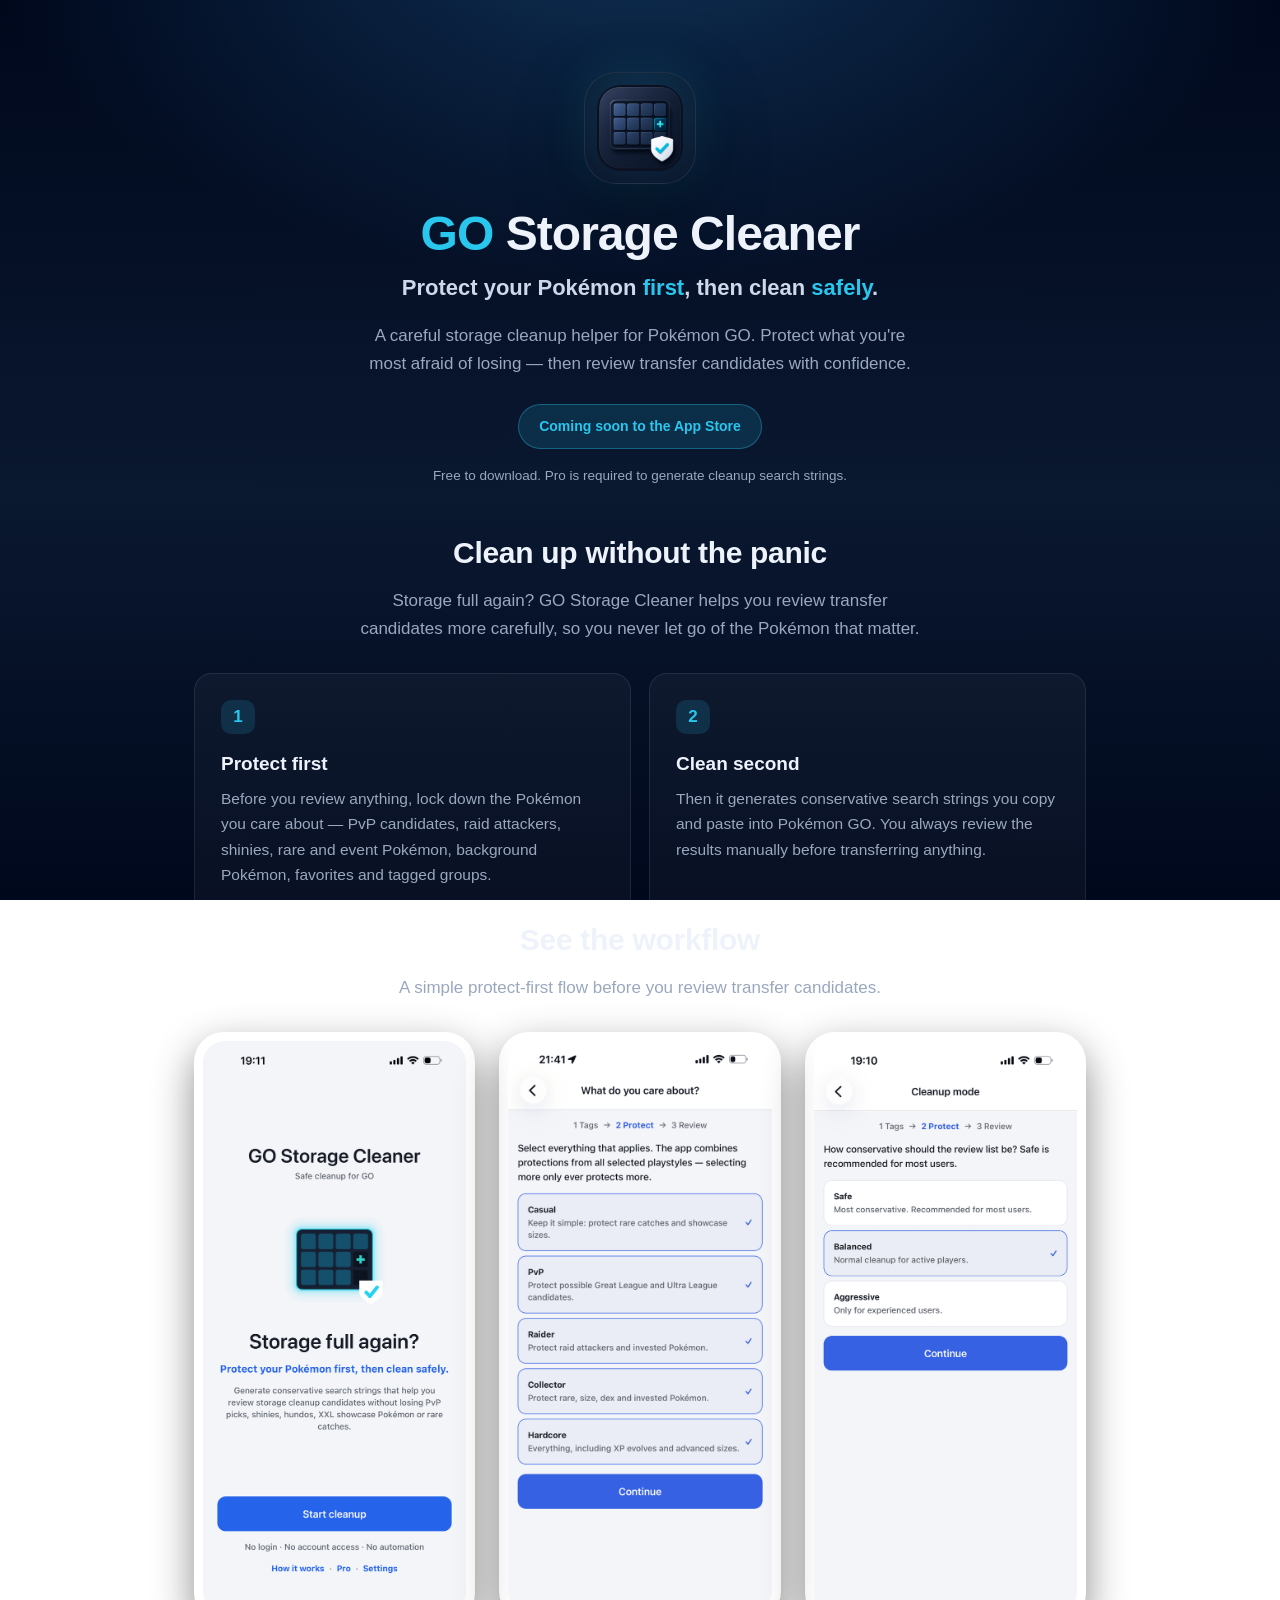
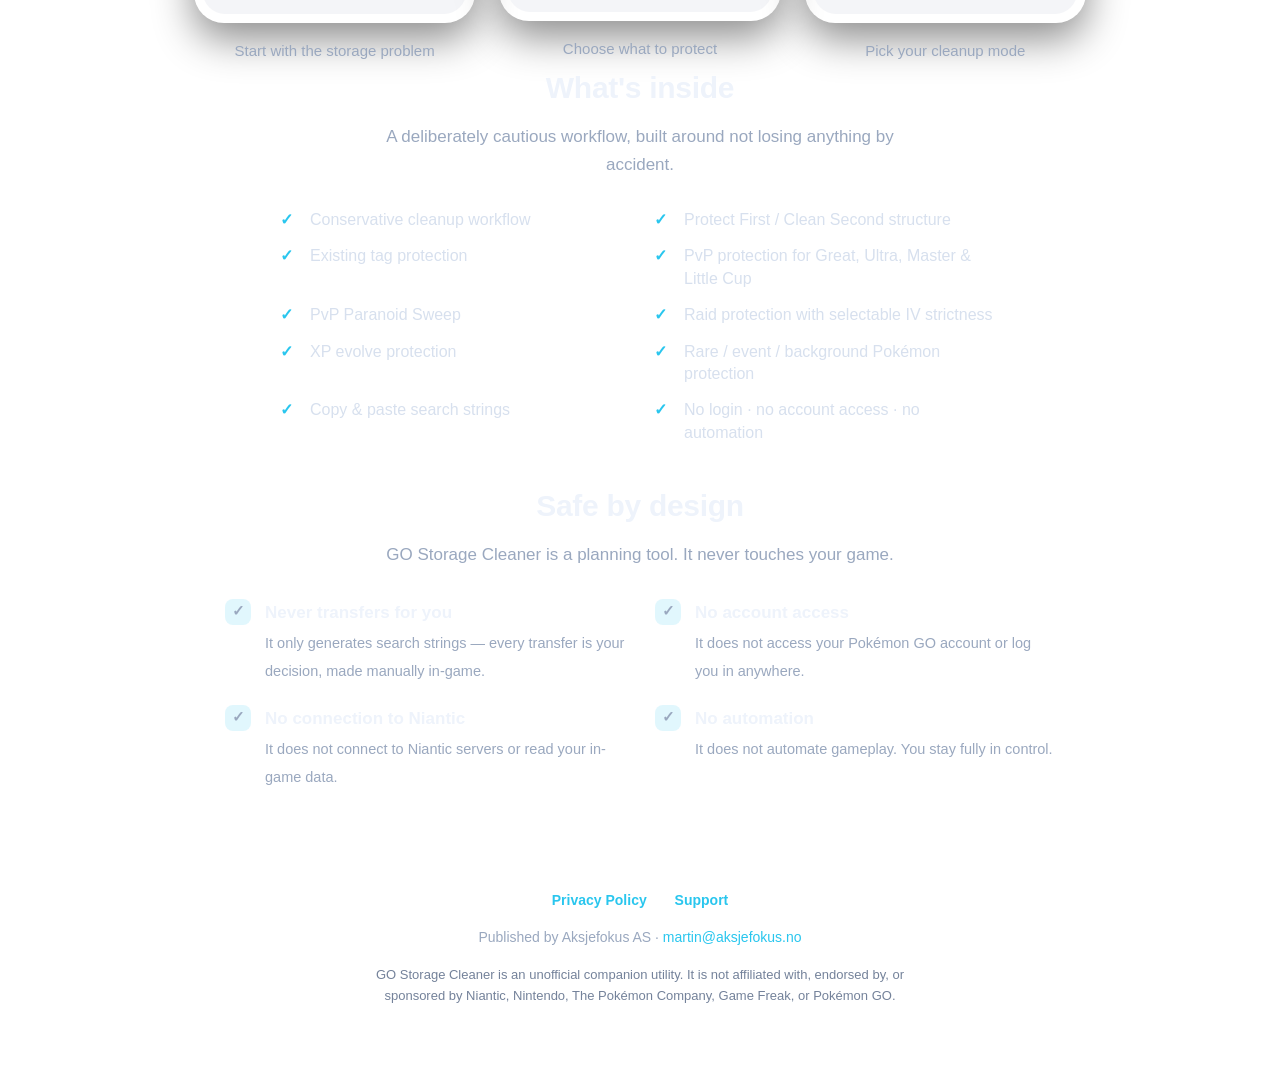
==== index.html @ e11489b2 "Polish landing page, add screenshots, move to standalone .app domain - Rebuild index.html into a pol" ====
<!doctype html>
<html lang="en">
<head>
  <meta charset="utf-8">
  <meta name="viewport" content="width=device-width, initial-scale=1">
  <title>GO Storage Cleaner — Safe cleanup for GO</title>
  <meta name="description" content="GO Storage Cleaner helps Pokémon GO players generate conservative cleanup search strings using a Protect first, Clean second workflow.">

  <link rel="canonical" href="https://gostoragecleaner.app/">

  <link rel="icon" href="assets/app-icon.png" type="image/png">
  <link rel="apple-touch-icon" href="assets/app-icon.png">

  <meta property="og:type" content="website">
  <meta property="og:title" content="GO Storage Cleaner — Safe cleanup for GO">
  <meta property="og:description" content="Generate conservative cleanup search strings with a Protect first, Clean second workflow. No login, no account access, no automation.">
  <meta property="og:image" content="https://gostoragecleaner.app/assets/app-icon.png">
  <meta property="og:url" content="https://gostoragecleaner.app/">
  <meta name="twitter:card" content="summary">

  <link rel="stylesheet" href="landing.css">
</head>
<body>

  <header class="hero">
    <div class="wrap wrap-narrow">
      <div class="hero-icon-wrap">
        <img class="hero-icon" src="assets/app-icon-clean.png" alt="GO Storage Cleaner app icon">
      </div>
      <h1><span class="accent">GO</span> Storage Cleaner</h1>
      <p class="tagline">Protect your Pokémon <span class="accent">first</span>, then clean <span class="accent">safely</span>.</p>
      <p class="lede">A careful storage cleanup helper for Pokémon GO. Protect what you're most afraid of losing — then review transfer candidates with confidence.</p>
      <!-- TODO: Replace with official App Store badge/link after launch. -->
      <span class="pill">Coming soon to the App Store</span>
      <p class="fineprint">Free to download. Pro is required to generate cleanup search strings.</p>
    </div>
  </header>

  <main>

    <section class="wrap">
      <h2>Clean up without the panic</h2>
      <p class="section-sub">Storage full again? GO Storage Cleaner helps you review transfer candidates more carefully, so you never let go of the Pokémon that matter.</p>
      <div class="steps">
        <div class="step">
          <span class="num">1</span>
          <h3>Protect first</h3>
          <p>Before you review anything, lock down the Pokémon you care about — PvP candidates, raid attackers, shinies, rare and event Pokémon, background Pokémon, favorites and tagged groups.</p>
        </div>
        <div class="step">
          <span class="num">2</span>
          <h3>Clean second</h3>
          <p>Then it generates conservative search strings you copy and paste into Pokémon GO. You always review the results manually before transferring anything.</p>
        </div>
      </div>
    </section>

    <section class="wrap">
      <h2>See the workflow</h2>
      <p class="section-sub">A simple protect-first flow before you review transfer candidates.</p>
      <div class="shots">
        <figure class="shot">
          <div class="phone">
            <img src="assets/screenshots/01-welcome-storage-full.png" alt="GO Storage Cleaner welcome screen — Storage full again?" loading="lazy">
          </div>
          <figcaption>Start with the storage problem</figcaption>
        </figure>
        <figure class="shot">
          <div class="phone">
            <img src="assets/screenshots/02-protect-playstyles.png" alt="Choosing which Pokémon to protect by playstyle" loading="lazy">
          </div>
          <figcaption>Choose what to protect</figcaption>
        </figure>
        <figure class="shot">
          <div class="phone">
            <img src="assets/screenshots/03-cleanup-mode.png" alt="Choosing a cleanup mode — Safe, Balanced or Aggressive" loading="lazy">
          </div>
          <figcaption>Pick your cleanup mode</figcaption>
        </figure>
      </div>
    </section>

    <section class="wrap">
      <h2>What's inside</h2>
      <p class="section-sub">A deliberately cautious workflow, built around not losing anything by accident.</p>
      <ul class="features">
        <li>Conservative cleanup workflow</li>
        <li>Protect First / Clean Second structure</li>
        <li>Existing tag protection</li>
        <li>PvP protection for Great, Ultra, Master &amp; Little Cup</li>
        <li>PvP Paranoid Sweep</li>
        <li>Raid protection with selectable IV strictness</li>
        <li>XP evolve protection</li>
        <li>Rare / event / background Pokémon protection</li>
        <li>Copy &amp; paste search strings</li>
        <li>No login · no account access · no automation</li>
      </ul>
    </section>

    <section class="wrap">
      <div class="safety">
        <h2>Safe by design</h2>
        <p class="section-sub">GO Storage Cleaner is a planning tool. It never touches your game.</p>
        <div class="grid">
          <div class="item">
            <span class="shield" aria-hidden="true">✓</span>
            <div><strong>Never transfers for you</strong><span>It only generates search strings — every transfer is your decision, made manually in-game.</span></div>
          </div>
          <div class="item">
            <span class="shield" aria-hidden="true">✓</span>
            <div><strong>No account access</strong><span>It does not access your Pokémon GO account or log you in anywhere.</span></div>
          </div>
          <div class="item">
            <span class="shield" aria-hidden="true">✓</span>
            <div><strong>No connection to Niantic</strong><span>It does not connect to Niantic servers or read your in-game data.</span></div>
          </div>
          <div class="item">
            <span class="shield" aria-hidden="true">✓</span>
            <div><strong>No automation</strong><span>It does not automate gameplay. You stay fully in control.</span></div>
          </div>
        </div>
      </div>
    </section>

  </main>

  <footer>
    <div class="wrap wrap-narrow">
      <div class="links">
        <a href="privacy/">Privacy Policy</a>
        <a href="support/">Support</a>
      </div>
      <div class="muted">Published by Aksjefokus AS · <a href="mailto:martin@aksjefokus.no">martin@aksjefokus.no</a></div>
      <p class="disclaimer">GO Storage Cleaner is an unofficial companion utility. It is not affiliated with, endorsed by, or sponsored by Niantic, Nintendo, The Pokémon Company, Game Freak, or Pokémon GO.</p>
    </div>
  </footer>

</body>
</html>
---- landing.css ----
/* Marketing landing page for GO Storage Cleaner.
   Scoped to index.html only; the compliance pages keep using styles.css.
   Static, no framework, no scripts, no tracking. Dark navy + cyan. */

:root {
  --bg-deep: #00081c;
  --bg-mid: #0a1830;
  --text: #eef3fb;
  --muted: #9aa8bf;
  --accent: #29c6ee;
  --accent-soft: rgba(41, 198, 238, 0.14);
  --card: rgba(255, 255, 255, 0.035);
  --border: rgba(255, 255, 255, 0.09);
  --border-strong: rgba(41, 198, 238, 0.35);
  --maxw: 940px;
  --maxw-narrow: 600px;
}

* { box-sizing: border-box; }

html { scroll-behavior: smooth; }

body {
  margin: 0;
  overflow-x: hidden;
  color: var(--text);
  background:
    radial-gradient(1100px 620px at 50% -10%, #103257 0%, rgba(16, 50, 87, 0) 60%),
    linear-gradient(180deg, var(--bg-deep) 0%, var(--bg-mid) 55%, var(--bg-deep) 100%);
  background-attachment: fixed;
  font: 17px/1.65 -apple-system, BlinkMacSystemFont, "Segoe UI", Roboto, sans-serif;
  -webkit-font-smoothing: antialiased;
}

a { color: var(--accent); text-decoration: none; }
a:hover { text-decoration: underline; }

.wrap {
  width: 100%;
  max-width: var(--maxw);
  margin: 0 auto;
  padding: 0 24px;
}
.wrap-narrow { max-width: var(--maxw-narrow); }

.accent { color: var(--accent); }

/* ---- Vertical rhythm ---- */
section { padding: 46px 0; }

h2 {
  font-size: clamp(24px, 4vw, 30px);
  letter-spacing: -0.01em;
  text-align: center;
  margin: 0 0 10px;
}
.section-sub {
  text-align: center;
  color: var(--muted);
  margin: 0 auto 30px;
  max-width: 560px;
}

/* ---- Hero ---- */
.hero {
  text-align: center;
  padding: 72px 24px 40px;
}
.hero-icon-wrap {
  width: 112px;
  height: 112px;
  border-radius: 32px;
  display: grid;
  place-items: center;
  margin: 0 auto;
  background: radial-gradient(circle at 50% 35%, rgba(34, 211, 238, 0.12), rgba(15, 23, 42, 0.72));
  border: 1px solid rgba(255, 255, 255, 0.08);
  box-shadow: 0 24px 70px rgba(0, 0, 0, 0.35), 0 0 45px rgba(34, 211, 238, 0.14);
  overflow: hidden;
}
.hero-icon {
  width: 86px;
  height: 86px;
  display: block;
  object-fit: contain;
  border-radius: 24px;
}
.hero h1 {
  font-size: clamp(32px, 6vw, 48px);
  line-height: 1.08;
  letter-spacing: -0.02em;
  margin: 24px 0 10px;
  font-weight: 700;
}
.tagline {
  font-size: clamp(17px, 3vw, 22px);
  font-weight: 600;
  margin: 0 0 16px;
  color: #cdd8ea;
}
.lede {
  margin: 0 auto 26px;
  color: var(--muted);
  font-size: 17px;
}
.pill {
  display: inline-block;
  padding: 10px 20px;
  border-radius: 999px;
  background: var(--accent-soft);
  border: 1px solid var(--border-strong);
  color: var(--accent);
  font-size: 14px;
  font-weight: 600;
}
.fineprint {
  margin: 16px auto 0;
  color: var(--muted);
  font-size: 13.5px;
}

/* ---- Two-step cards (equal height via grid) ---- */
.steps {
  display: grid;
  grid-template-columns: 1fr 1fr;
  gap: 18px;
}
.step {
  background: var(--card);
  border: 1px solid var(--border);
  border-radius: 18px;
  padding: 26px;
}
.step .num {
  display: inline-flex;
  align-items: center;
  justify-content: center;
  width: 34px;
  height: 34px;
  border-radius: 10px;
  background: var(--accent-soft);
  color: var(--accent);
  font-weight: 700;
  margin-bottom: 14px;
}
.step h3 { margin: 0 0 6px; font-size: 19px; }
.step p { margin: 0; color: var(--muted); font-size: 15.5px; }

/* ---- Screenshot section ---- */
.shots {
  display: grid;
  grid-template-columns: repeat(3, 1fr);
  gap: 24px;
  align-items: start;
}
.shot { margin: 0; text-align: center; }
.phone {
  background: var(--card);
  border: 1px solid var(--border);
  border-radius: 30px;
  padding: 8px;
  box-shadow: 0 16px 40px rgba(0, 0, 0, 0.45);
}
.phone img {
  display: block;
  width: 100%;
  height: auto;
  border-radius: 22px;
}
.shot figcaption {
  margin-top: 16px;
  color: var(--muted);
  font-size: 15px;
}

/* ---- Features (two balanced columns) ---- */
.features {
  display: grid;
  grid-template-columns: repeat(2, 1fr);
  gap: 14px 28px;
  max-width: 720px;
  margin: 0 auto;
  list-style: none;
  padding: 0;
}
.features li {
  position: relative;
  padding-left: 30px;
  color: #d7e0ee;
  font-size: 16px;
  line-height: 1.4;
}
.features li::before {
  content: "✓";
  position: absolute;
  left: 0;
  top: 0;
  color: var(--accent);
  font-weight: 700;
}

/* ---- Safe by design ---- */
.safety {
  background: var(--card);
  border: 1px solid var(--border);
  border-radius: 20px;
  padding: 36px 30px;
}
.safety .grid {
  display: grid;
  grid-template-columns: repeat(2, 1fr);
  gap: 20px 30px;
  margin-top: 8px;
}
.safety .item { display: flex; gap: 14px; align-items: flex-start; }
.safety .shield {
  flex: none;
  display: inline-flex;
  align-items: center;
  justify-content: center;
  width: 26px;
  height: 26px;
  border-radius: 8px;
  background: var(--accent-soft);
  color: var(--accent);
  font-weight: 700;
  font-size: 15px;
}
.safety .item strong { display: block; font-weight: 650; margin-bottom: 2px; }
.safety .item span { color: var(--muted); font-size: 14.5px; line-height: 1.5; }

/* ---- Footer ---- */
footer {
  margin-top: 24px;
  border-top: 1px solid var(--border);
  padding: 36px 0 64px;
  text-align: center;
  color: var(--muted);
  font-size: 14px;
}
footer .links { margin-bottom: 14px; }
footer .links a { margin: 0 12px; font-weight: 600; }
footer .muted { color: var(--muted); }
footer .disclaimer {
  max-width: 640px;
  margin: 16px auto 0;
  font-size: 13px;
  line-height: 1.6;
  color: #74829a;
}

/* ---- Responsive ---- */
@media (max-width: 820px) {
  .shots { grid-template-columns: repeat(2, 1fr); max-width: 560px; margin: 0 auto; }
}
@media (max-width: 560px) {
  .steps, .features, .safety .grid, .shots { grid-template-columns: 1fr; }
  .shots { max-width: 360px; }
  .hero { padding-top: 56px; }
}
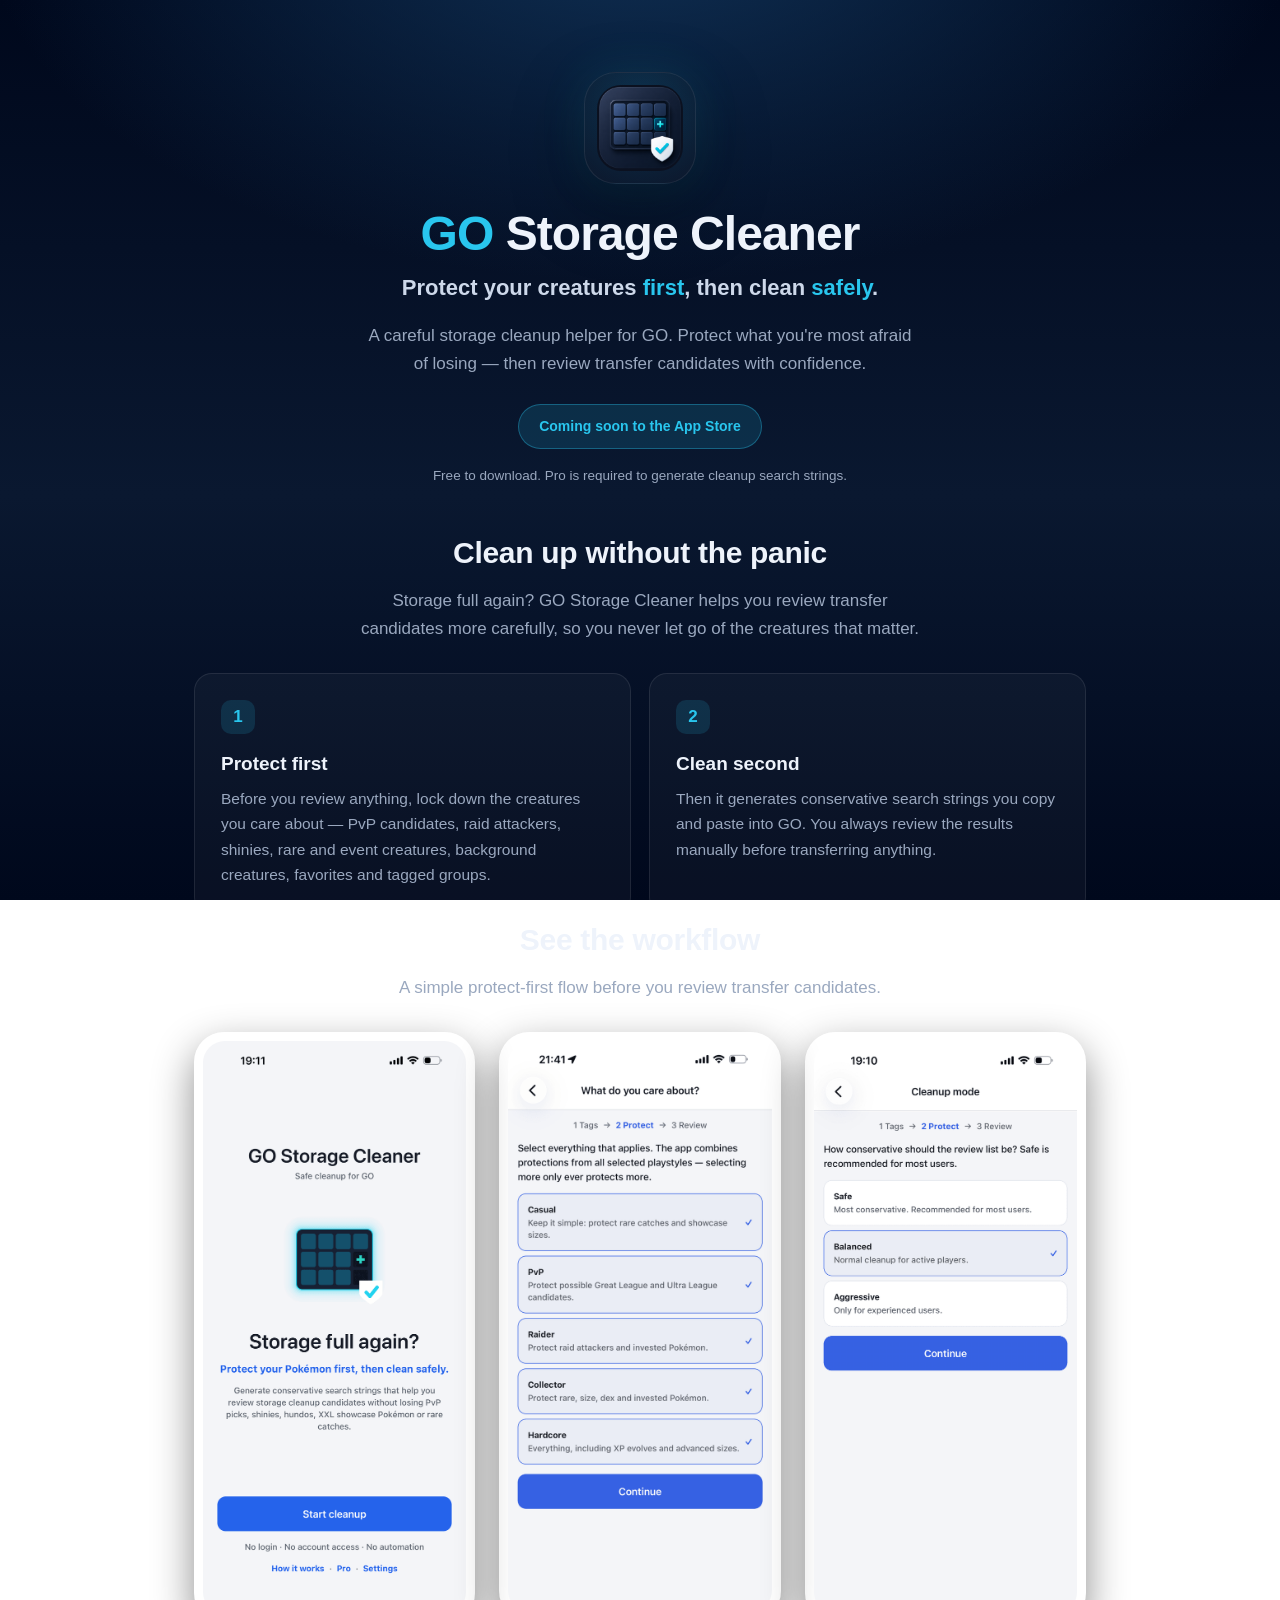
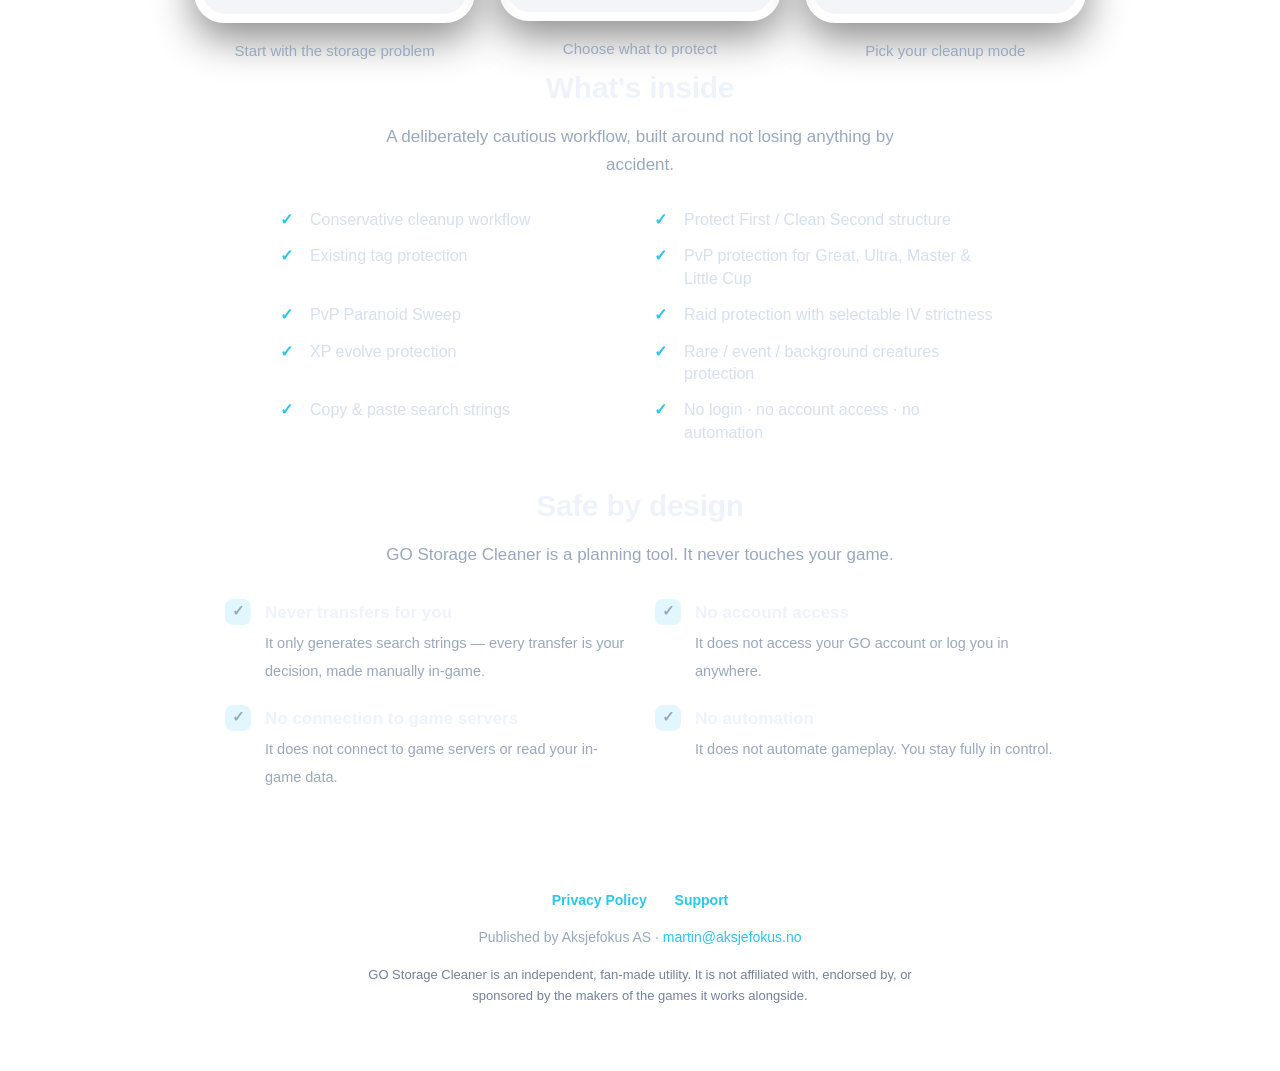
==== commit 53a7f5f8: "Scrub trademark references from compliance site Remove Pokemon/Niantic/Nintendo references from the " ====
--- a/index.html
+++ b/index.html
@@ -4,7 +4,7 @@
   <meta charset="utf-8">
   <meta name="viewport" content="width=device-width, initial-scale=1">
   <title>GO Storage Cleaner — Safe cleanup for GO</title>
-  <meta name="description" content="GO Storage Cleaner helps Pokémon GO players generate conservative cleanup search strings using a Protect first, Clean second workflow.">
+  <meta name="description" content="GO Storage Cleaner helps GO players generate conservative cleanup search strings using a Protect first, Clean second workflow.">
 
   <link rel="canonical" href="https://gostoragecleaner.app/">
 
@@ -28,8 +28,8 @@
         <img class="hero-icon" src="assets/app-icon-clean.png" alt="GO Storage Cleaner app icon">
       </div>
       <h1><span class="accent">GO</span> Storage Cleaner</h1>
-      <p class="tagline">Protect your Pokémon <span class="accent">first</span>, then clean <span class="accent">safely</span>.</p>
-      <p class="lede">A careful storage cleanup helper for Pokémon GO. Protect what you're most afraid of losing — then review transfer candidates with confidence.</p>
+      <p class="tagline">Protect your creatures <span class="accent">first</span>, then clean <span class="accent">safely</span>.</p>
+      <p class="lede">A careful storage cleanup helper for GO. Protect what you're most afraid of losing — then review transfer candidates with confidence.</p>
       <!-- TODO: Replace with official App Store badge/link after launch. -->
       <span class="pill">Coming soon to the App Store</span>
       <p class="fineprint">Free to download. Pro is required to generate cleanup search strings.</p>
@@ -40,17 +40,17 @@
 
     <section class="wrap">
       <h2>Clean up without the panic</h2>
-      <p class="section-sub">Storage full again? GO Storage Cleaner helps you review transfer candidates more carefully, so you never let go of the Pokémon that matter.</p>
+      <p class="section-sub">Storage full again? GO Storage Cleaner helps you review transfer candidates more carefully, so you never let go of the creatures that matter.</p>
       <div class="steps">
         <div class="step">
           <span class="num">1</span>
           <h3>Protect first</h3>
-          <p>Before you review anything, lock down the Pokémon you care about — PvP candidates, raid attackers, shinies, rare and event Pokémon, background Pokémon, favorites and tagged groups.</p>
+          <p>Before you review anything, lock down the creatures you care about — PvP candidates, raid attackers, shinies, rare and event creatures, background creatures, favorites and tagged groups.</p>
         </div>
         <div class="step">
           <span class="num">2</span>
           <h3>Clean second</h3>
-          <p>Then it generates conservative search strings you copy and paste into Pokémon GO. You always review the results manually before transferring anything.</p>
+          <p>Then it generates conservative search strings you copy and paste into GO. You always review the results manually before transferring anything.</p>
         </div>
       </div>
     </section>
@@ -67,7 +67,7 @@
         </figure>
         <figure class="shot">
           <div class="phone">
-            <img src="assets/screenshots/02-protect-playstyles.png" alt="Choosing which Pokémon to protect by playstyle" loading="lazy">
+            <img src="assets/screenshots/02-protect-playstyles.png" alt="Choosing which creatures to protect by playstyle" loading="lazy">
           </div>
           <figcaption>Choose what to protect</figcaption>
         </figure>
@@ -91,7 +91,7 @@
         <li>PvP Paranoid Sweep</li>
         <li>Raid protection with selectable IV strictness</li>
         <li>XP evolve protection</li>
-        <li>Rare / event / background Pokémon protection</li>
+        <li>Rare / event / background creatures protection</li>
         <li>Copy &amp; paste search strings</li>
         <li>No login · no account access · no automation</li>
       </ul>
@@ -108,11 +108,11 @@
           </div>
           <div class="item">
             <span class="shield" aria-hidden="true">✓</span>
-            <div><strong>No account access</strong><span>It does not access your Pokémon GO account or log you in anywhere.</span></div>
+            <div><strong>No account access</strong><span>It does not access your GO account or log you in anywhere.</span></div>
           </div>
           <div class="item">
             <span class="shield" aria-hidden="true">✓</span>
-            <div><strong>No connection to Niantic</strong><span>It does not connect to Niantic servers or read your in-game data.</span></div>
+            <div><strong>No connection to game servers</strong><span>It does not connect to game servers or read your in-game data.</span></div>
           </div>
           <div class="item">
             <span class="shield" aria-hidden="true">✓</span>
@@ -131,7 +131,7 @@
         <a href="support/">Support</a>
       </div>
       <div class="muted">Published by Aksjefokus AS · <a href="mailto:martin@aksjefokus.no">martin@aksjefokus.no</a></div>
-      <p class="disclaimer">GO Storage Cleaner is an unofficial companion utility. It is not affiliated with, endorsed by, or sponsored by Niantic, Nintendo, The Pokémon Company, Game Freak, or Pokémon GO.</p>
+      <p class="disclaimer">GO Storage Cleaner is an independent, fan-made utility. It is not affiliated with, endorsed by, or sponsored by the makers of the games it works alongside.</p>
     </div>
   </footer>
 
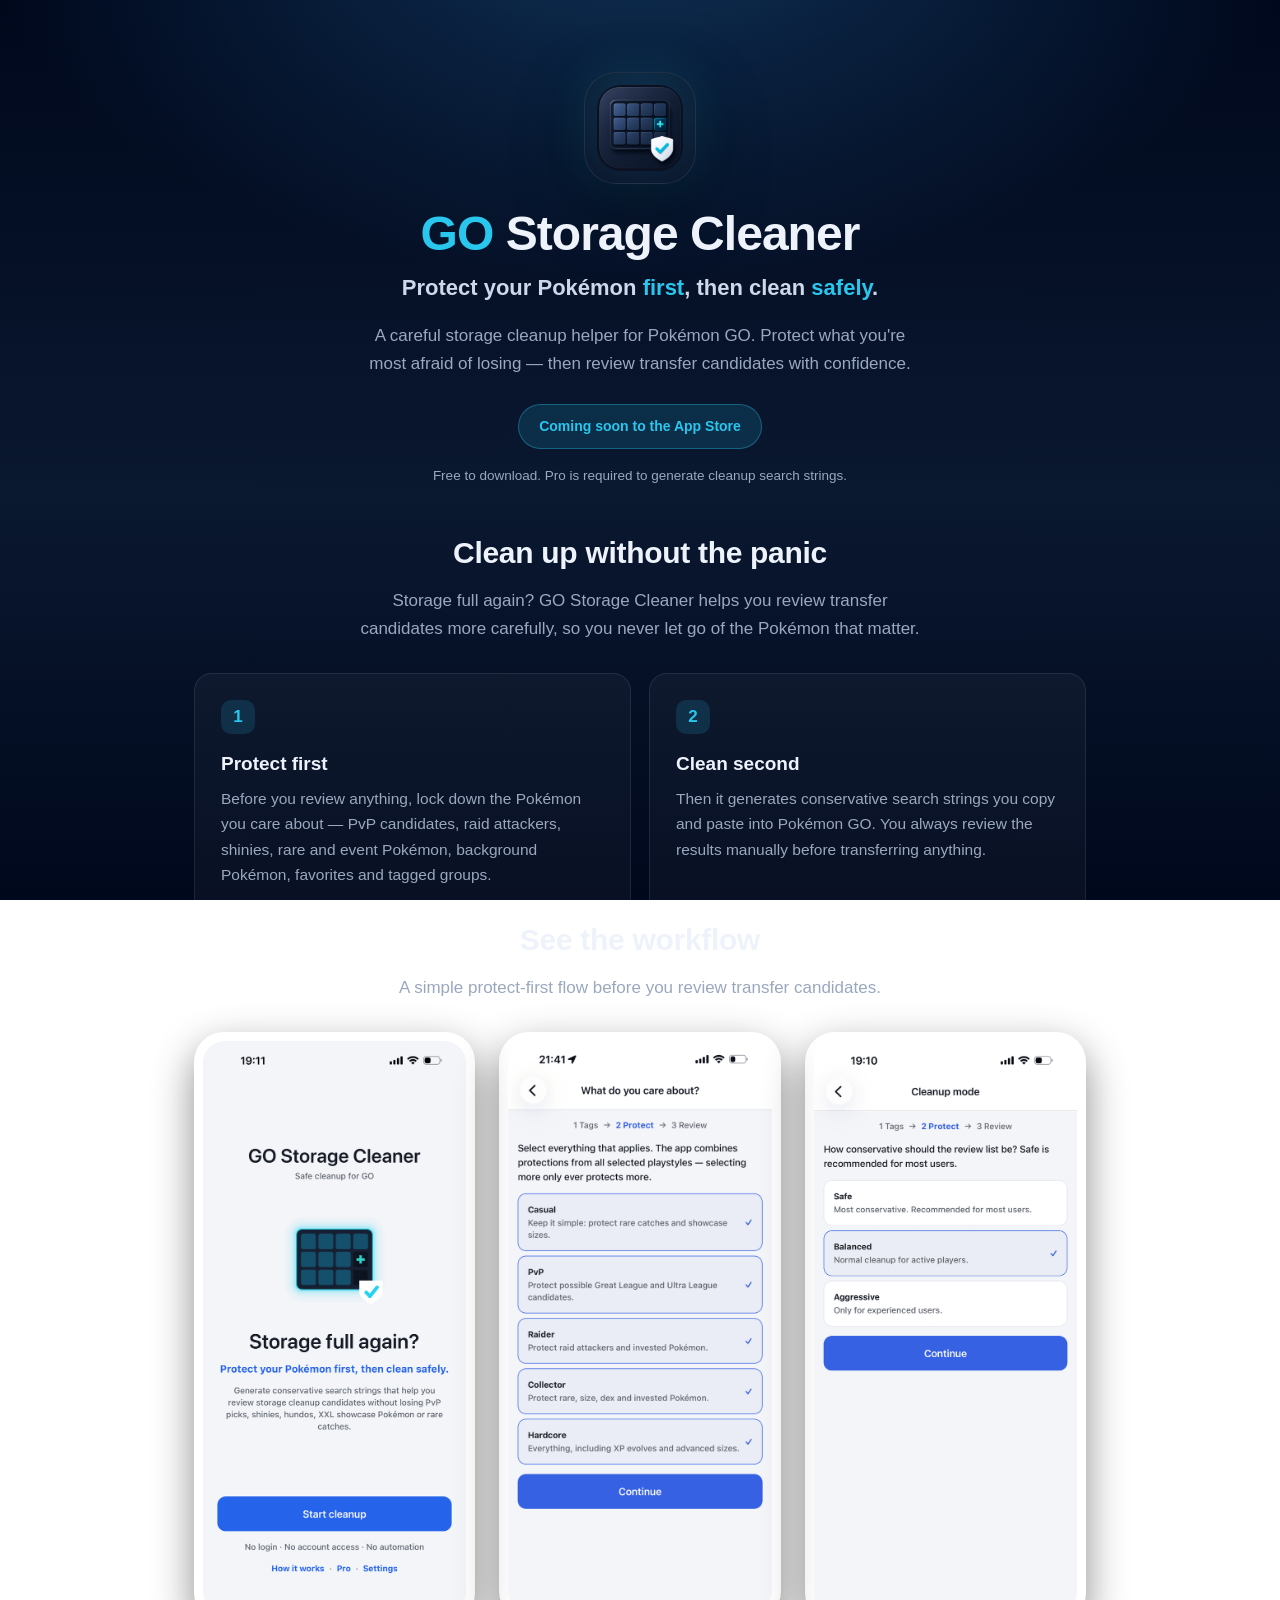
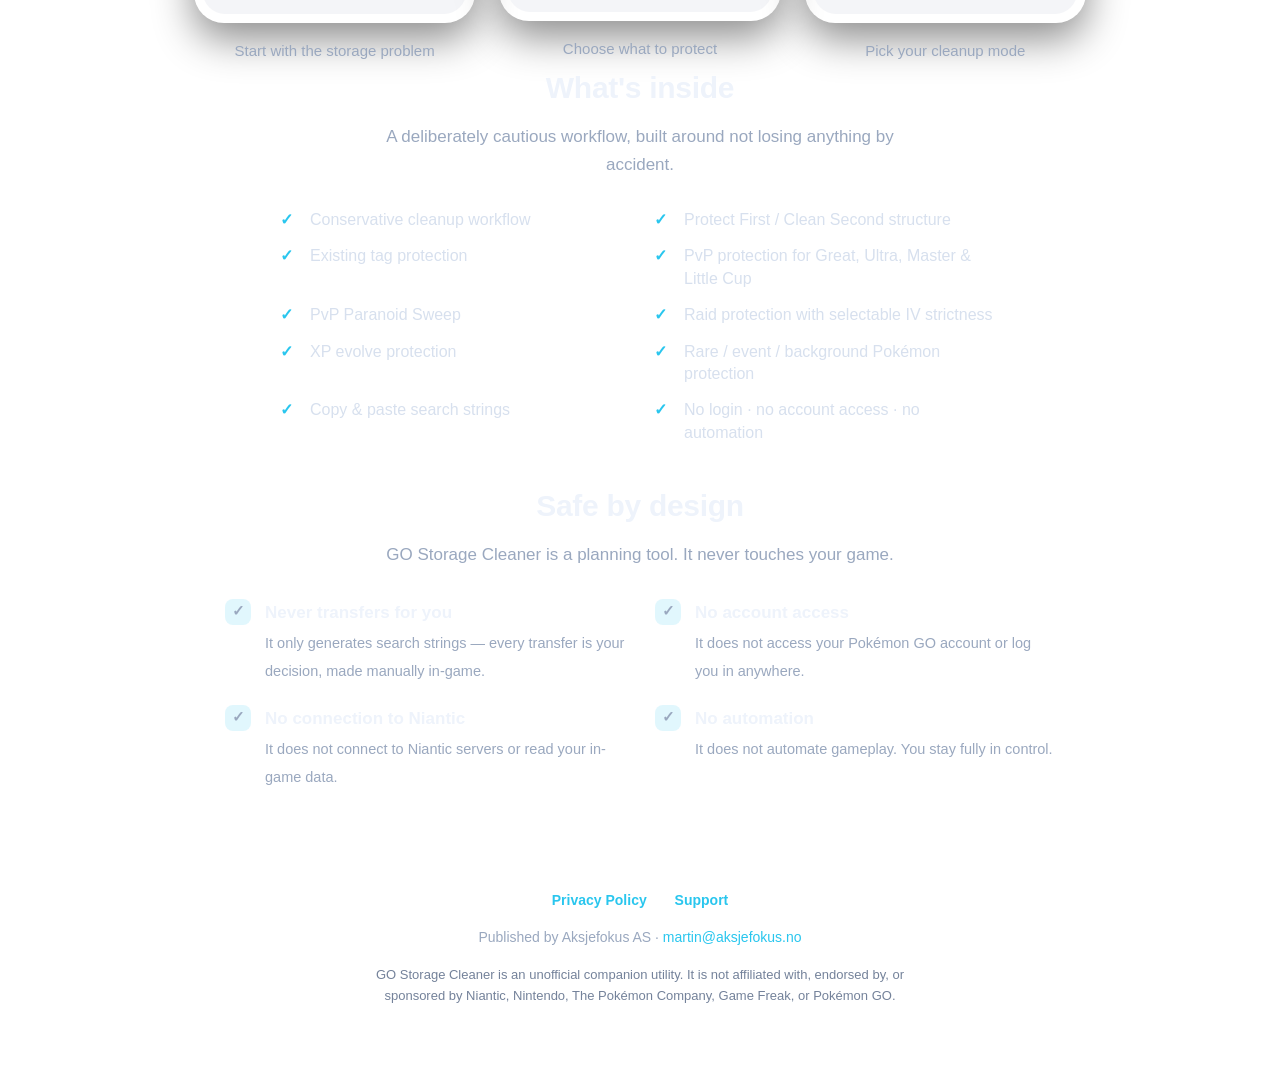
==== commit 2d5c2042: "Revert "Scrub trademark references from compliance site" This reverts commit 53a7f5f80251354c2cb0db1" ====
--- a/index.html
+++ b/index.html
@@ -4,7 +4,7 @@
   <meta charset="utf-8">
   <meta name="viewport" content="width=device-width, initial-scale=1">
   <title>GO Storage Cleaner — Safe cleanup for GO</title>
-  <meta name="description" content="GO Storage Cleaner helps GO players generate conservative cleanup search strings using a Protect first, Clean second workflow.">
+  <meta name="description" content="GO Storage Cleaner helps Pokémon GO players generate conservative cleanup search strings using a Protect first, Clean second workflow.">
 
   <link rel="canonical" href="https://gostoragecleaner.app/">
 
@@ -28,8 +28,8 @@
         <img class="hero-icon" src="assets/app-icon-clean.png" alt="GO Storage Cleaner app icon">
       </div>
       <h1><span class="accent">GO</span> Storage Cleaner</h1>
-      <p class="tagline">Protect your creatures <span class="accent">first</span>, then clean <span class="accent">safely</span>.</p>
-      <p class="lede">A careful storage cleanup helper for GO. Protect what you're most afraid of losing — then review transfer candidates with confidence.</p>
+      <p class="tagline">Protect your Pokémon <span class="accent">first</span>, then clean <span class="accent">safely</span>.</p>
+      <p class="lede">A careful storage cleanup helper for Pokémon GO. Protect what you're most afraid of losing — then review transfer candidates with confidence.</p>
       <!-- TODO: Replace with official App Store badge/link after launch. -->
       <span class="pill">Coming soon to the App Store</span>
       <p class="fineprint">Free to download. Pro is required to generate cleanup search strings.</p>
@@ -40,17 +40,17 @@
 
     <section class="wrap">
       <h2>Clean up without the panic</h2>
-      <p class="section-sub">Storage full again? GO Storage Cleaner helps you review transfer candidates more carefully, so you never let go of the creatures that matter.</p>
+      <p class="section-sub">Storage full again? GO Storage Cleaner helps you review transfer candidates more carefully, so you never let go of the Pokémon that matter.</p>
       <div class="steps">
         <div class="step">
           <span class="num">1</span>
           <h3>Protect first</h3>
-          <p>Before you review anything, lock down the creatures you care about — PvP candidates, raid attackers, shinies, rare and event creatures, background creatures, favorites and tagged groups.</p>
+          <p>Before you review anything, lock down the Pokémon you care about — PvP candidates, raid attackers, shinies, rare and event Pokémon, background Pokémon, favorites and tagged groups.</p>
         </div>
         <div class="step">
           <span class="num">2</span>
           <h3>Clean second</h3>
-          <p>Then it generates conservative search strings you copy and paste into GO. You always review the results manually before transferring anything.</p>
+          <p>Then it generates conservative search strings you copy and paste into Pokémon GO. You always review the results manually before transferring anything.</p>
         </div>
       </div>
     </section>
@@ -67,7 +67,7 @@
         </figure>
         <figure class="shot">
           <div class="phone">
-            <img src="assets/screenshots/02-protect-playstyles.png" alt="Choosing which creatures to protect by playstyle" loading="lazy">
+            <img src="assets/screenshots/02-protect-playstyles.png" alt="Choosing which Pokémon to protect by playstyle" loading="lazy">
           </div>
           <figcaption>Choose what to protect</figcaption>
         </figure>
@@ -91,7 +91,7 @@
         <li>PvP Paranoid Sweep</li>
         <li>Raid protection with selectable IV strictness</li>
         <li>XP evolve protection</li>
-        <li>Rare / event / background creatures protection</li>
+        <li>Rare / event / background Pokémon protection</li>
         <li>Copy &amp; paste search strings</li>
         <li>No login · no account access · no automation</li>
       </ul>
@@ -108,11 +108,11 @@
           </div>
           <div class="item">
             <span class="shield" aria-hidden="true">✓</span>
-            <div><strong>No account access</strong><span>It does not access your GO account or log you in anywhere.</span></div>
+            <div><strong>No account access</strong><span>It does not access your Pokémon GO account or log you in anywhere.</span></div>
           </div>
           <div class="item">
             <span class="shield" aria-hidden="true">✓</span>
-            <div><strong>No connection to game servers</strong><span>It does not connect to game servers or read your in-game data.</span></div>
+            <div><strong>No connection to Niantic</strong><span>It does not connect to Niantic servers or read your in-game data.</span></div>
           </div>
           <div class="item">
             <span class="shield" aria-hidden="true">✓</span>
@@ -131,7 +131,7 @@
         <a href="support/">Support</a>
       </div>
       <div class="muted">Published by Aksjefokus AS · <a href="mailto:martin@aksjefokus.no">martin@aksjefokus.no</a></div>
-      <p class="disclaimer">GO Storage Cleaner is an independent, fan-made utility. It is not affiliated with, endorsed by, or sponsored by the makers of the games it works alongside.</p>
+      <p class="disclaimer">GO Storage Cleaner is an unofficial companion utility. It is not affiliated with, endorsed by, or sponsored by Niantic, Nintendo, The Pokémon Company, Game Freak, or Pokémon GO.</p>
     </div>
   </footer>
 
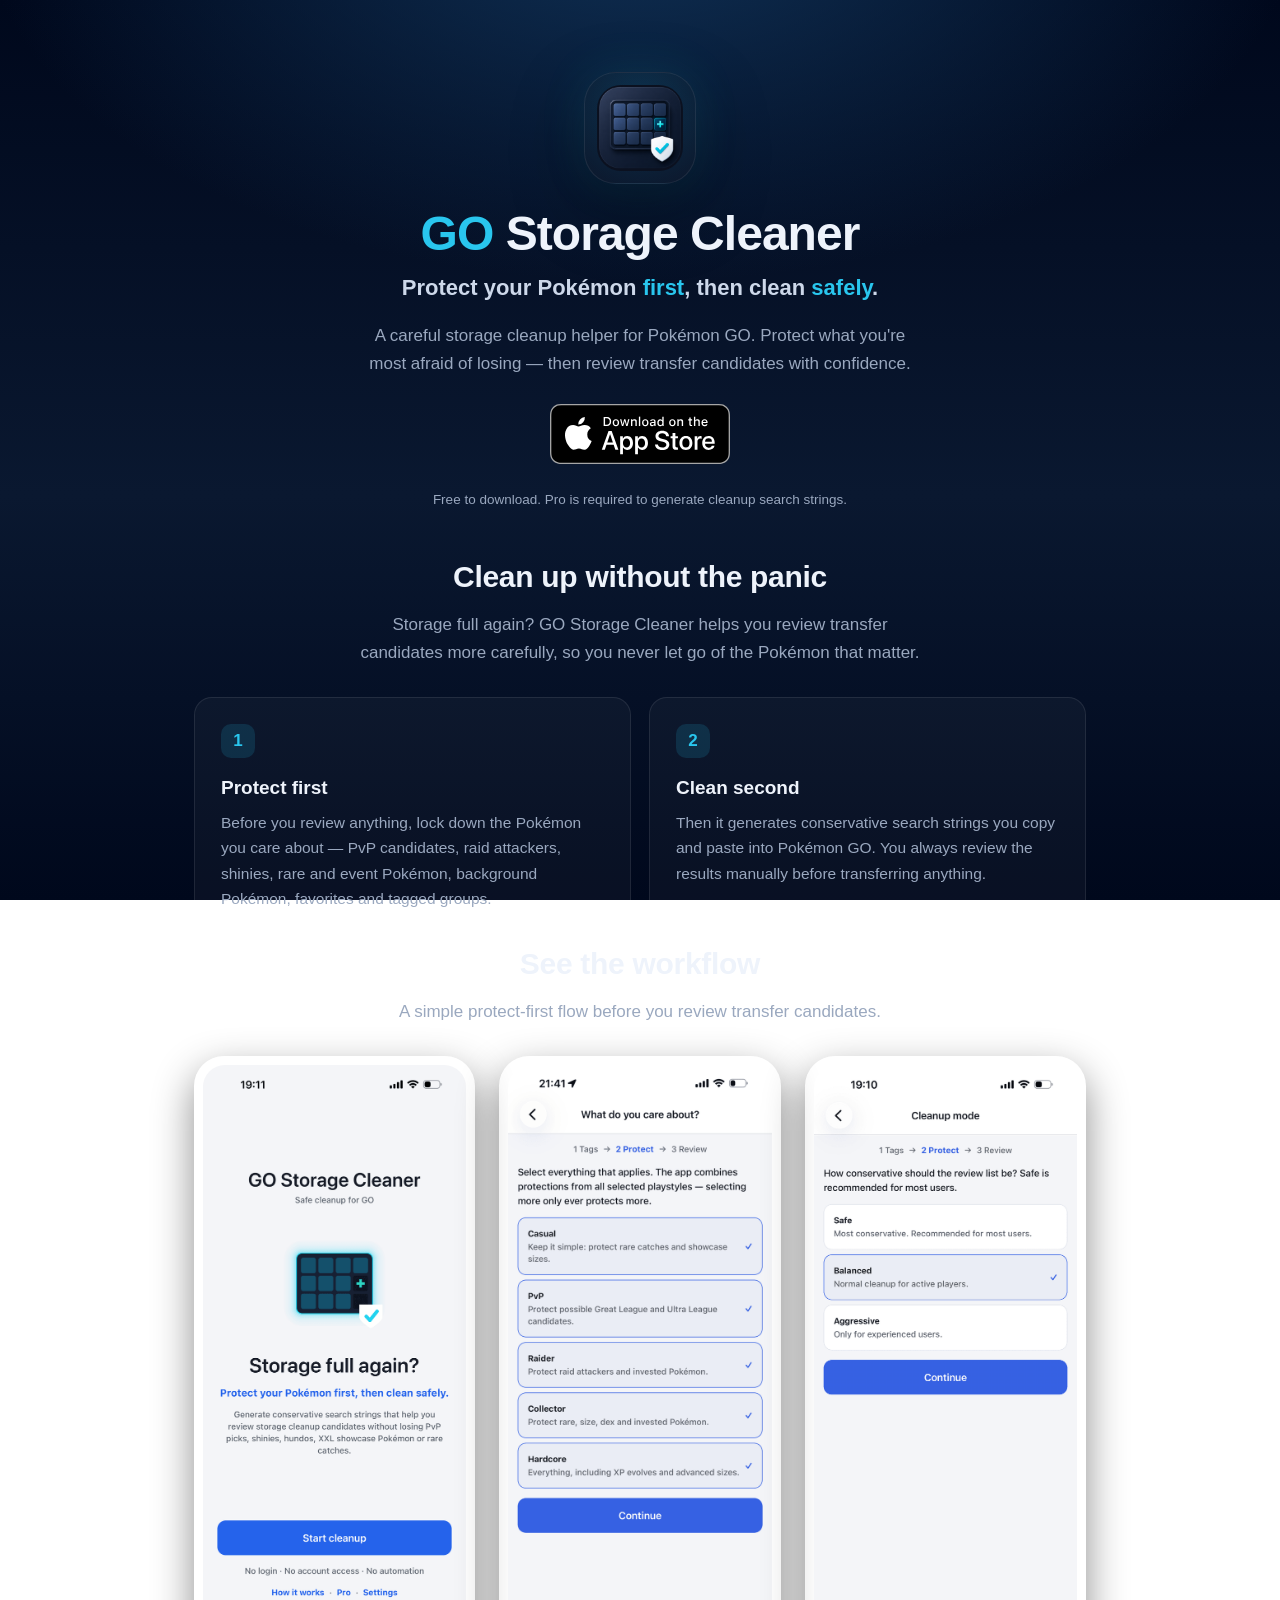
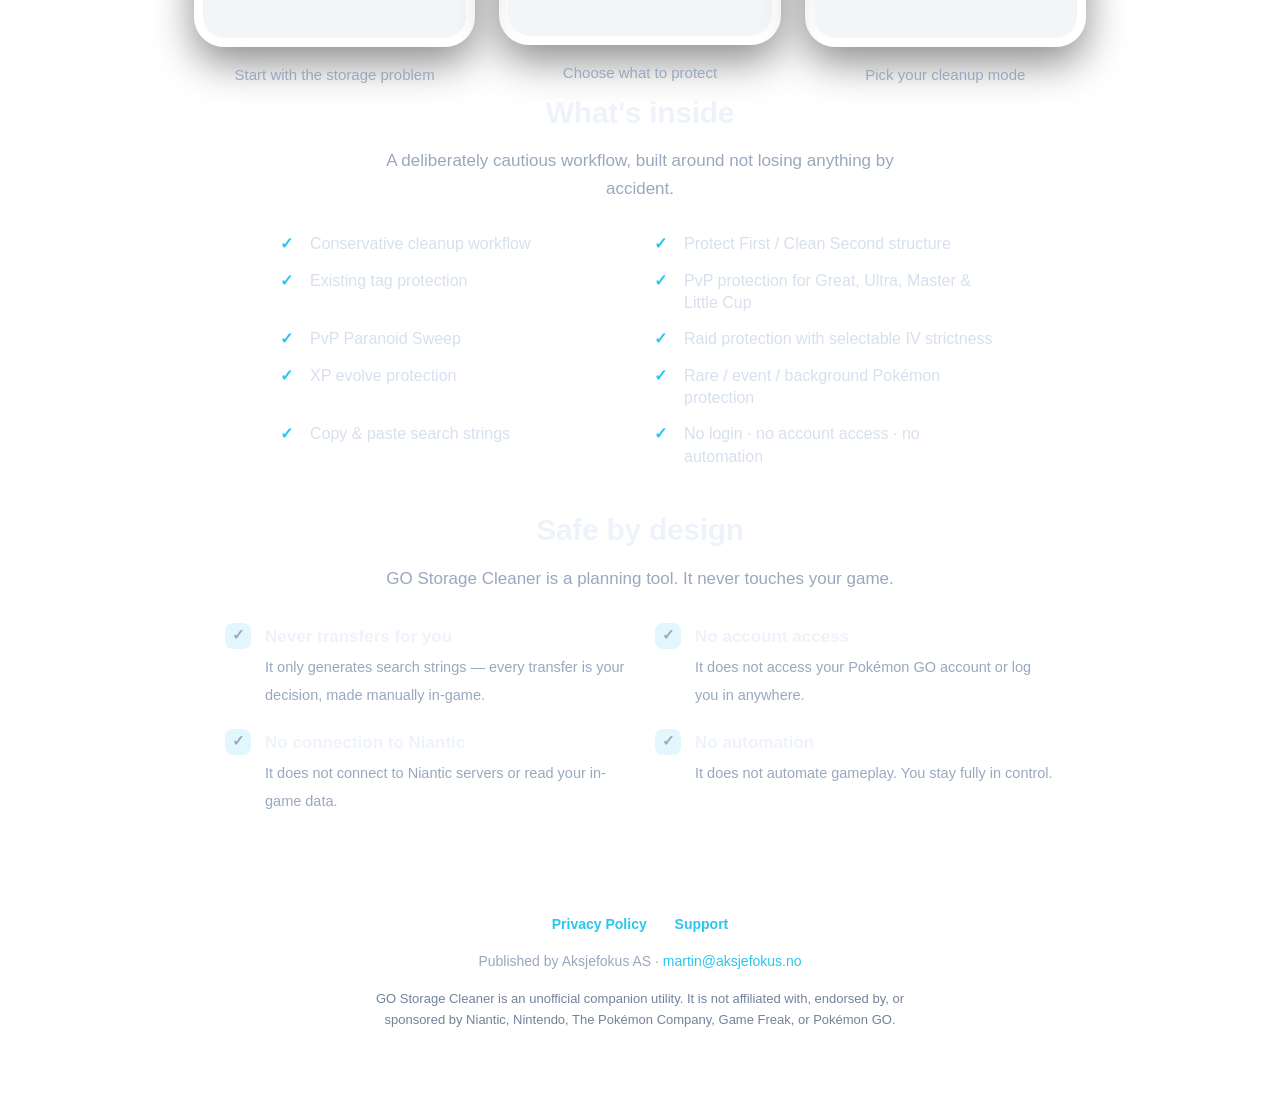
==== commit 5f132aa3: "Add App Store download badge and restore Pokémon GO SEO title Co-Authored-By: Claude Fable 5 <norepl" ====
--- a/index.html
+++ b/index.html
@@ -3,7 +3,7 @@
 <head>
   <meta charset="utf-8">
   <meta name="viewport" content="width=device-width, initial-scale=1">
-  <title>GO Storage Cleaner — Safe cleanup for GO</title>
+  <title>GO Storage Cleaner — Safe storage cleanup for Pokémon GO</title>
   <meta name="description" content="GO Storage Cleaner helps Pokémon GO players generate conservative cleanup search strings using a Protect first, Clean second workflow.">
 
   <link rel="canonical" href="https://gostoragecleaner.app/">
@@ -30,8 +30,9 @@
       <h1><span class="accent">GO</span> Storage Cleaner</h1>
       <p class="tagline">Protect your Pokémon <span class="accent">first</span>, then clean <span class="accent">safely</span>.</p>
       <p class="lede">A careful storage cleanup helper for Pokémon GO. Protect what you're most afraid of losing — then review transfer candidates with confidence.</p>
-      <!-- TODO: Replace with official App Store badge/link after launch. -->
-      <span class="pill">Coming soon to the App Store</span>
+      <a class="store-badge" href="https://apps.apple.com/app/go-storage-cleaner/id6781333023">
+        <img src="assets/app-store-badge.svg" alt="Download GO Storage Cleaner on the App Store" width="180" height="60">
+      </a>
       <p class="fineprint">Free to download. Pro is required to generate cleanup search strings.</p>
     </div>
   </header>
--- a/landing.css
+++ b/landing.css
@@ -118,6 +118,17 @@
   color: var(--muted);
   font-size: 13.5px;
 }
+.store-badge {
+  display: inline-block;
+  line-height: 0;
+}
+.store-badge img {
+  width: 180px;
+  height: auto;
+}
+.store-badge:hover {
+  opacity: 0.85;
+}
 
 /* ---- Two-step cards (equal height via grid) ---- */
 .steps {
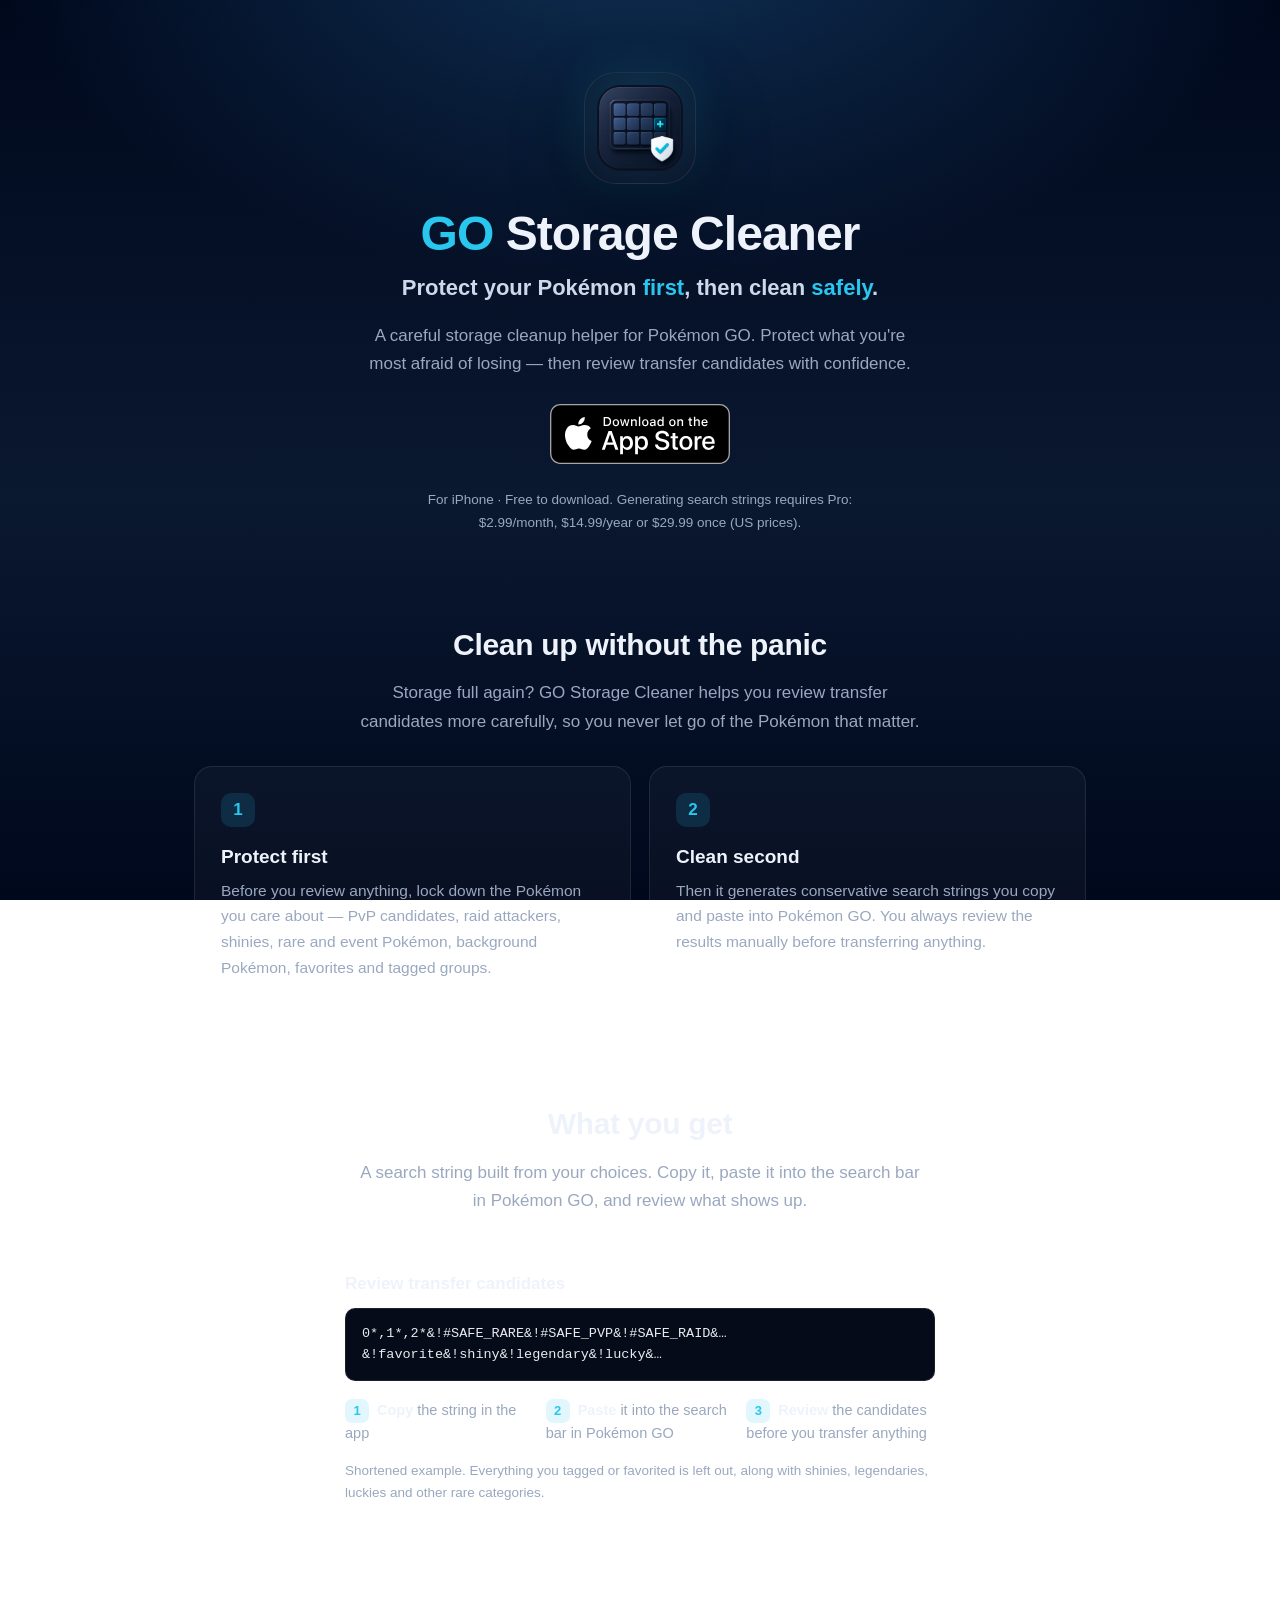
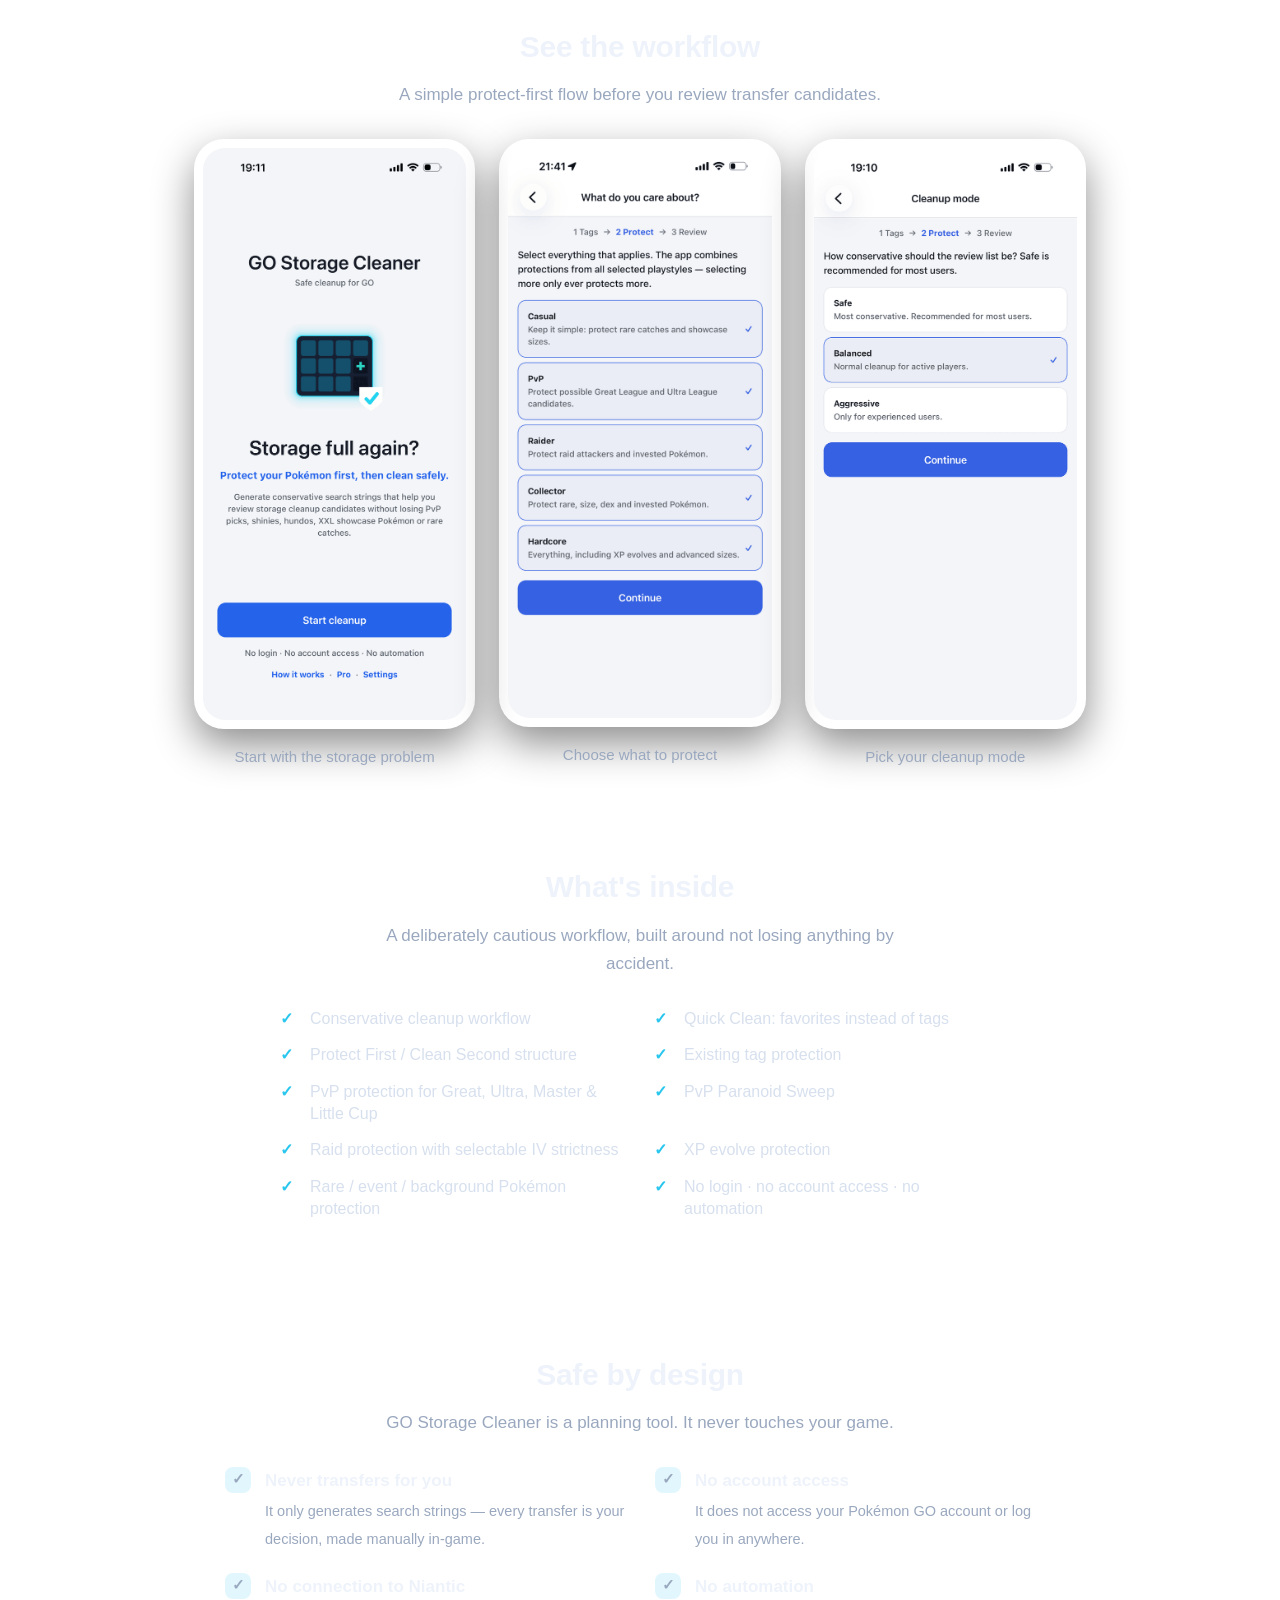
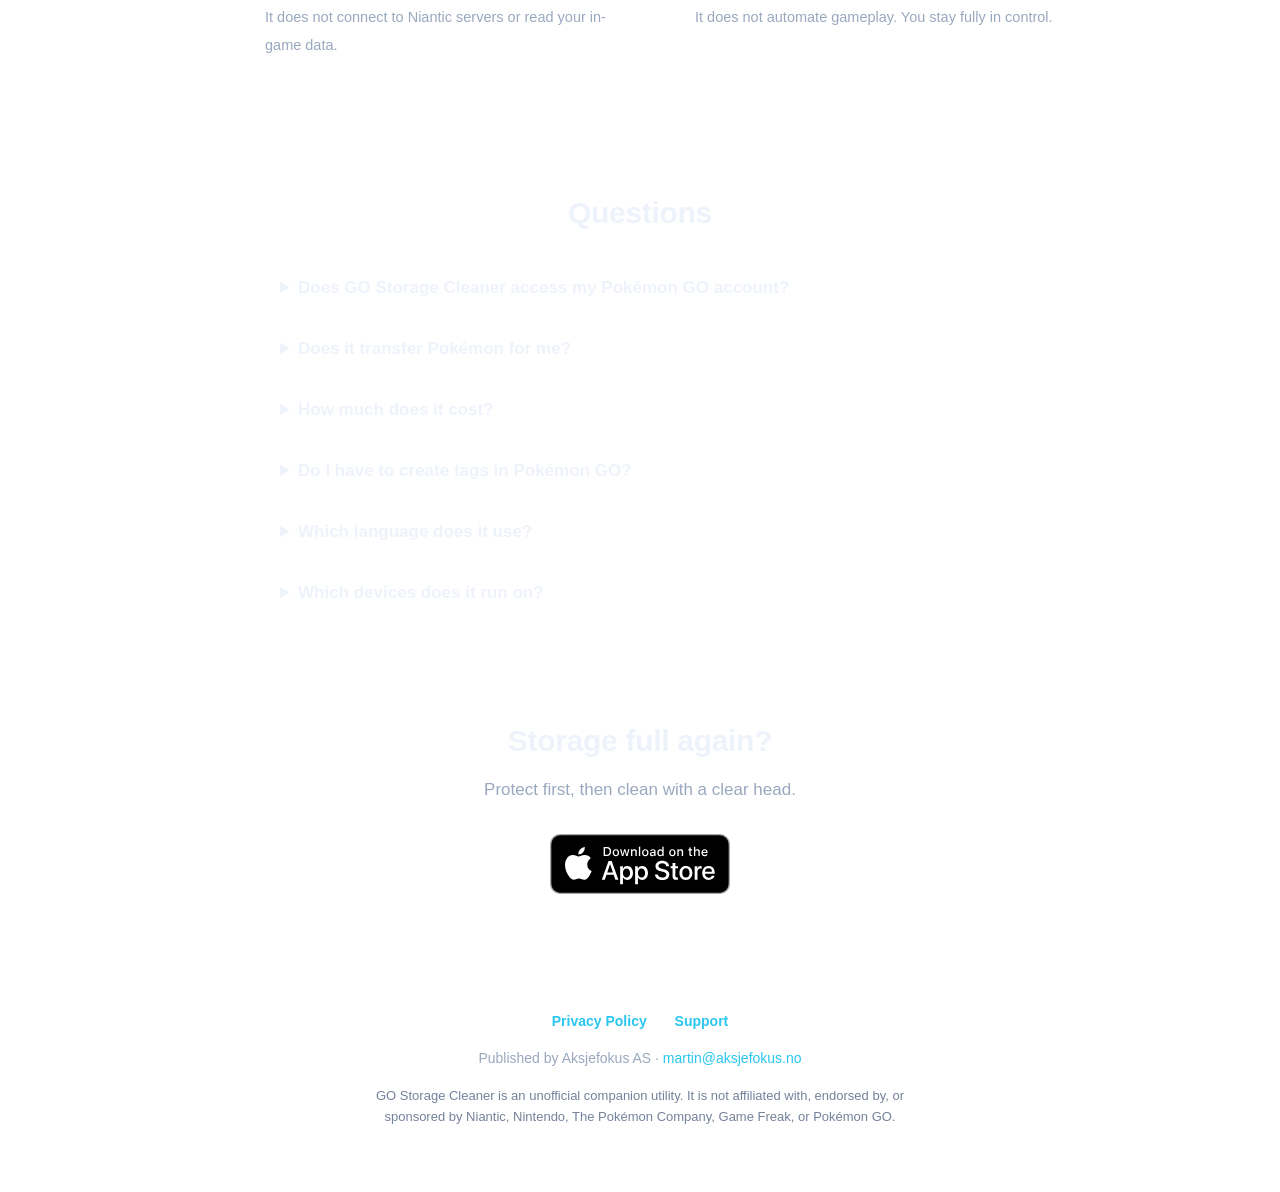
==== commit 5177d546: "Landing page: example string, prices, FAQ, structured data, share card - Show a shortened example se" ====
--- a/index.html
+++ b/index.html
@@ -14,9 +14,95 @@
   <meta property="og:type" content="website">
   <meta property="og:title" content="GO Storage Cleaner — Safe cleanup for GO">
   <meta property="og:description" content="Generate conservative cleanup search strings with a Protect first, Clean second workflow. No login, no account access, no automation.">
-  <meta property="og:image" content="https://gostoragecleaner.app/assets/app-icon.png">
+  <meta property="og:image" content="https://gostoragecleaner.app/assets/share-card.png">
+  <meta property="og:image:width" content="1200">
+  <meta property="og:image:height" content="630">
   <meta property="og:url" content="https://gostoragecleaner.app/">
-  <meta name="twitter:card" content="summary">
+  <meta name="twitter:card" content="summary_large_image">
+
+  <meta name="apple-itunes-app" content="app-id=6781333023">
+
+  <script type="application/ld+json">
+  {
+    "@context": "https://schema.org",
+    "@type": "SoftwareApplication",
+    "name": "GO Storage Cleaner",
+    "operatingSystem": "iOS",
+    "applicationCategory": "UtilitiesApplication",
+    "description": "A careful storage cleanup helper for Pokémon GO. Protect what you want to keep first, then review transfer candidates with conservative search strings you copy and paste yourself.",
+    "url": "https://gostoragecleaner.app/",
+    "downloadUrl": "https://apps.apple.com/app/go-storage-cleaner/id6781333023",
+    "image": "https://gostoragecleaner.app/assets/app-icon.png",
+    "inLanguage": "en",
+    "publisher": {
+      "@type": "Organization",
+      "name": "Aksjefokus AS"
+    },
+    "offers": {
+      "@type": "AggregateOffer",
+      "priceCurrency": "USD",
+      "lowPrice": "2.99",
+      "highPrice": "29.99",
+      "offerCount": 3
+    }
+  }
+  </script>
+  <script type="application/ld+json">
+  {
+    "@context": "https://schema.org",
+    "@type": "FAQPage",
+    "mainEntity": [
+      {
+        "@type": "Question",
+        "name": "Does GO Storage Cleaner access my Pokémon GO account?",
+        "acceptedAnswer": {
+          "@type": "Answer",
+          "text": "No. There is no login and no connection to the game. The app only generates search strings that you copy and paste into Pokémon GO yourself."
+        }
+      },
+      {
+        "@type": "Question",
+        "name": "Does it transfer Pokémon for me?",
+        "acceptedAnswer": {
+          "@type": "Answer",
+          "text": "No. The final search shows transfer candidates for you to review. Every transfer is your own decision, made manually in the game."
+        }
+      },
+      {
+        "@type": "Question",
+        "name": "How much does it cost?",
+        "acceptedAnswer": {
+          "@type": "Answer",
+          "text": "The app is free to download. Generating search strings requires Pro: $2.99 per month, $14.99 per year, or $29.99 as a one-time purchase (US prices; local prices are shown in the App Store)."
+        }
+      },
+      {
+        "@type": "Question",
+        "name": "Do I have to create tags in Pokémon GO?",
+        "acceptedAnswer": {
+          "@type": "Answer",
+          "text": "No. Tags give the most thorough protection, but Quick Clean works without them: you favorite what you want to keep, and favorites are always left out of the review list."
+        }
+      },
+      {
+        "@type": "Question",
+        "name": "Which language does it use?",
+        "acceptedAnswer": {
+          "@type": "Answer",
+          "text": "English. The app is in English, and the search strings use English search keywords, so set the game language to English when you paste them."
+        }
+      },
+      {
+        "@type": "Question",
+        "name": "Which devices does it run on?",
+        "acceptedAnswer": {
+          "@type": "Answer",
+          "text": "iPhone. GO Storage Cleaner is made for iPhone and is available in the App Store."
+        }
+      }
+    ]
+  }
+  </script>
 
   <link rel="stylesheet" href="landing.css">
 </head>
@@ -33,7 +119,7 @@
       <a class="store-badge" href="https://apps.apple.com/app/go-storage-cleaner/id6781333023">
         <img src="assets/app-store-badge.svg" alt="Download GO Storage Cleaner on the App Store" width="180" height="60">
       </a>
-      <p class="fineprint">Free to download. Pro is required to generate cleanup search strings.</p>
+      <p class="fineprint">For iPhone · Free to download. Generating search strings requires Pro:<br>$2.99/month, $14.99/year or $29.99 once (US prices).</p>
     </div>
   </header>
 
@@ -57,6 +143,21 @@
     </section>
 
     <section class="wrap">
+      <h2>What you get</h2>
+      <p class="section-sub">A search string built from your choices. Copy it, paste it into the search bar in Pokémon GO, and review what shows up.</p>
+      <div class="string-demo">
+        <div class="string-label">Review transfer candidates</div>
+        <code class="string-box">0*,1*,2*&amp;!#SAFE_RARE&amp;!#SAFE_PVP&amp;!#SAFE_RAID&amp;…&amp;!favorite&amp;!shiny&amp;!legendary&amp;!lucky&amp;…</code>
+        <ol class="string-steps">
+          <li><strong>Copy</strong> the string in the app</li>
+          <li><strong>Paste</strong> it into the search bar in Pokémon GO</li>
+          <li><strong>Review</strong> the candidates before you transfer anything</li>
+        </ol>
+        <p class="string-note">Shortened example. Everything you tagged or favorited is left out, along with shinies, legendaries, luckies and other rare categories.</p>
+      </div>
+    </section>
+
+    <section class="wrap">
       <h2>See the workflow</h2>
       <p class="section-sub">A simple protect-first flow before you review transfer candidates.</p>
       <div class="shots">
@@ -86,6 +187,7 @@
       <p class="section-sub">A deliberately cautious workflow, built around not losing anything by accident.</p>
       <ul class="features">
         <li>Conservative cleanup workflow</li>
+        <li>Quick Clean: favorites instead of tags</li>
         <li>Protect First / Clean Second structure</li>
         <li>Existing tag protection</li>
         <li>PvP protection for Great, Ultra, Master &amp; Little Cup</li>
@@ -93,7 +195,6 @@
         <li>Raid protection with selectable IV strictness</li>
         <li>XP evolve protection</li>
         <li>Rare / event / background Pokémon protection</li>
-        <li>Copy &amp; paste search strings</li>
         <li>No login · no account access · no automation</li>
       </ul>
     </section>
@@ -121,6 +222,44 @@
           </div>
         </div>
       </div>
+    </section>
+
+    <section class="wrap">
+      <h2>Questions</h2>
+      <div class="faq">
+        <details>
+          <summary>Does GO Storage Cleaner access my Pokémon GO account?</summary>
+          <p>No. There is no login and no connection to the game. The app only generates search strings that you copy and paste into Pokémon GO yourself.</p>
+        </details>
+        <details>
+          <summary>Does it transfer Pokémon for me?</summary>
+          <p>No. The final search shows transfer candidates for you to review. Every transfer is your own decision, made manually in the game.</p>
+        </details>
+        <details>
+          <summary>How much does it cost?</summary>
+          <p>The app is free to download. Generating search strings requires Pro: $2.99 per month, $14.99 per year, or $29.99 as a one-time purchase (US prices; local prices are shown in the App Store).</p>
+        </details>
+        <details>
+          <summary>Do I have to create tags in Pokémon GO?</summary>
+          <p>No. Tags give the most thorough protection, but Quick Clean works without them: you favorite what you want to keep, and favorites are always left out of the review list.</p>
+        </details>
+        <details>
+          <summary>Which language does it use?</summary>
+          <p>English. The app is in English, and the search strings use English search keywords, so set the game language to English when you paste them.</p>
+        </details>
+        <details>
+          <summary>Which devices does it run on?</summary>
+          <p>iPhone. GO Storage Cleaner is made for iPhone and is available in the App Store.</p>
+        </details>
+      </div>
+    </section>
+
+    <section class="wrap cta">
+      <h2>Storage full again?</h2>
+      <p class="section-sub">Protect first, then clean with a clear head.</p>
+      <a class="store-badge" href="https://apps.apple.com/app/go-storage-cleaner/id6781333023">
+        <img src="assets/app-store-badge.svg" alt="Download GO Storage Cleaner on the App Store" width="180" height="60">
+      </a>
     </section>
 
   </main>
--- a/landing.css
+++ b/landing.css
@@ -46,7 +46,8 @@
 .accent { color: var(--accent); }
 
 /* ---- Vertical rhythm ---- */
-section { padding: 46px 0; }
+/* section.wrap, so .wrap's side padding does not reset the vertical padding. */
+section.wrap { padding: 46px 24px; }
 
 h2 {
   font-size: clamp(24px, 4vw, 30px);
@@ -183,6 +184,71 @@
   color: var(--muted);
   font-size: 15px;
 }
+
+/* ---- Example search string ---- */
+.string-demo {
+  max-width: 640px;
+  margin: 0 auto;
+  background: var(--card);
+  border: 1px solid var(--border);
+  border-radius: 18px;
+  padding: 24px;
+}
+.string-label { font-weight: 650; margin-bottom: 10px; }
+.string-box {
+  display: block;
+  background: #050b18;
+  border: 1px solid var(--border);
+  border-radius: 10px;
+  padding: 14px 16px;
+  font: 13.5px/1.6 ui-monospace, SFMono-Regular, Menlo, Consolas, monospace;
+  color: #e8eaed;
+  overflow-wrap: anywhere;
+}
+.string-steps {
+  display: grid;
+  grid-template-columns: repeat(3, 1fr);
+  gap: 12px;
+  list-style: none;
+  counter-reset: step;
+  margin: 18px 0 0;
+  padding: 0;
+}
+.string-steps li {
+  counter-increment: step;
+  color: var(--muted);
+  font-size: 14.5px;
+  line-height: 1.45;
+}
+.string-steps li::before {
+  content: counter(step);
+  display: inline-flex;
+  align-items: center;
+  justify-content: center;
+  width: 24px;
+  height: 24px;
+  margin-right: 8px;
+  border-radius: 7px;
+  background: var(--accent-soft);
+  color: var(--accent);
+  font-weight: 700;
+  font-size: 13px;
+}
+.string-steps strong { color: var(--text); }
+.string-note { margin: 16px 0 0; color: var(--muted); font-size: 13.5px; }
+
+/* ---- FAQ ---- */
+.faq { max-width: 720px; margin: 20px auto 0; }
+.faq details { border-bottom: 1px solid var(--border); }
+.faq summary {
+  cursor: pointer;
+  padding: 16px 0;
+  font-weight: 600;
+}
+.faq p { margin: 0 0 18px; color: var(--muted); font-size: 15.5px; }
+
+/* ---- Closing call to action ---- */
+.cta { text-align: center; }
 
 /* ---- Features (two balanced columns) ---- */
 .features {
@@ -265,7 +331,7 @@
   .shots { grid-template-columns: repeat(2, 1fr); max-width: 560px; margin: 0 auto; }
 }
 @media (max-width: 560px) {
-  .steps, .features, .safety .grid, .shots { grid-template-columns: 1fr; }
+  .steps, .features, .safety .grid, .shots, .string-steps { grid-template-columns: 1fr; }
   .shots { max-width: 360px; }
   .hero { padding-top: 56px; }
 }
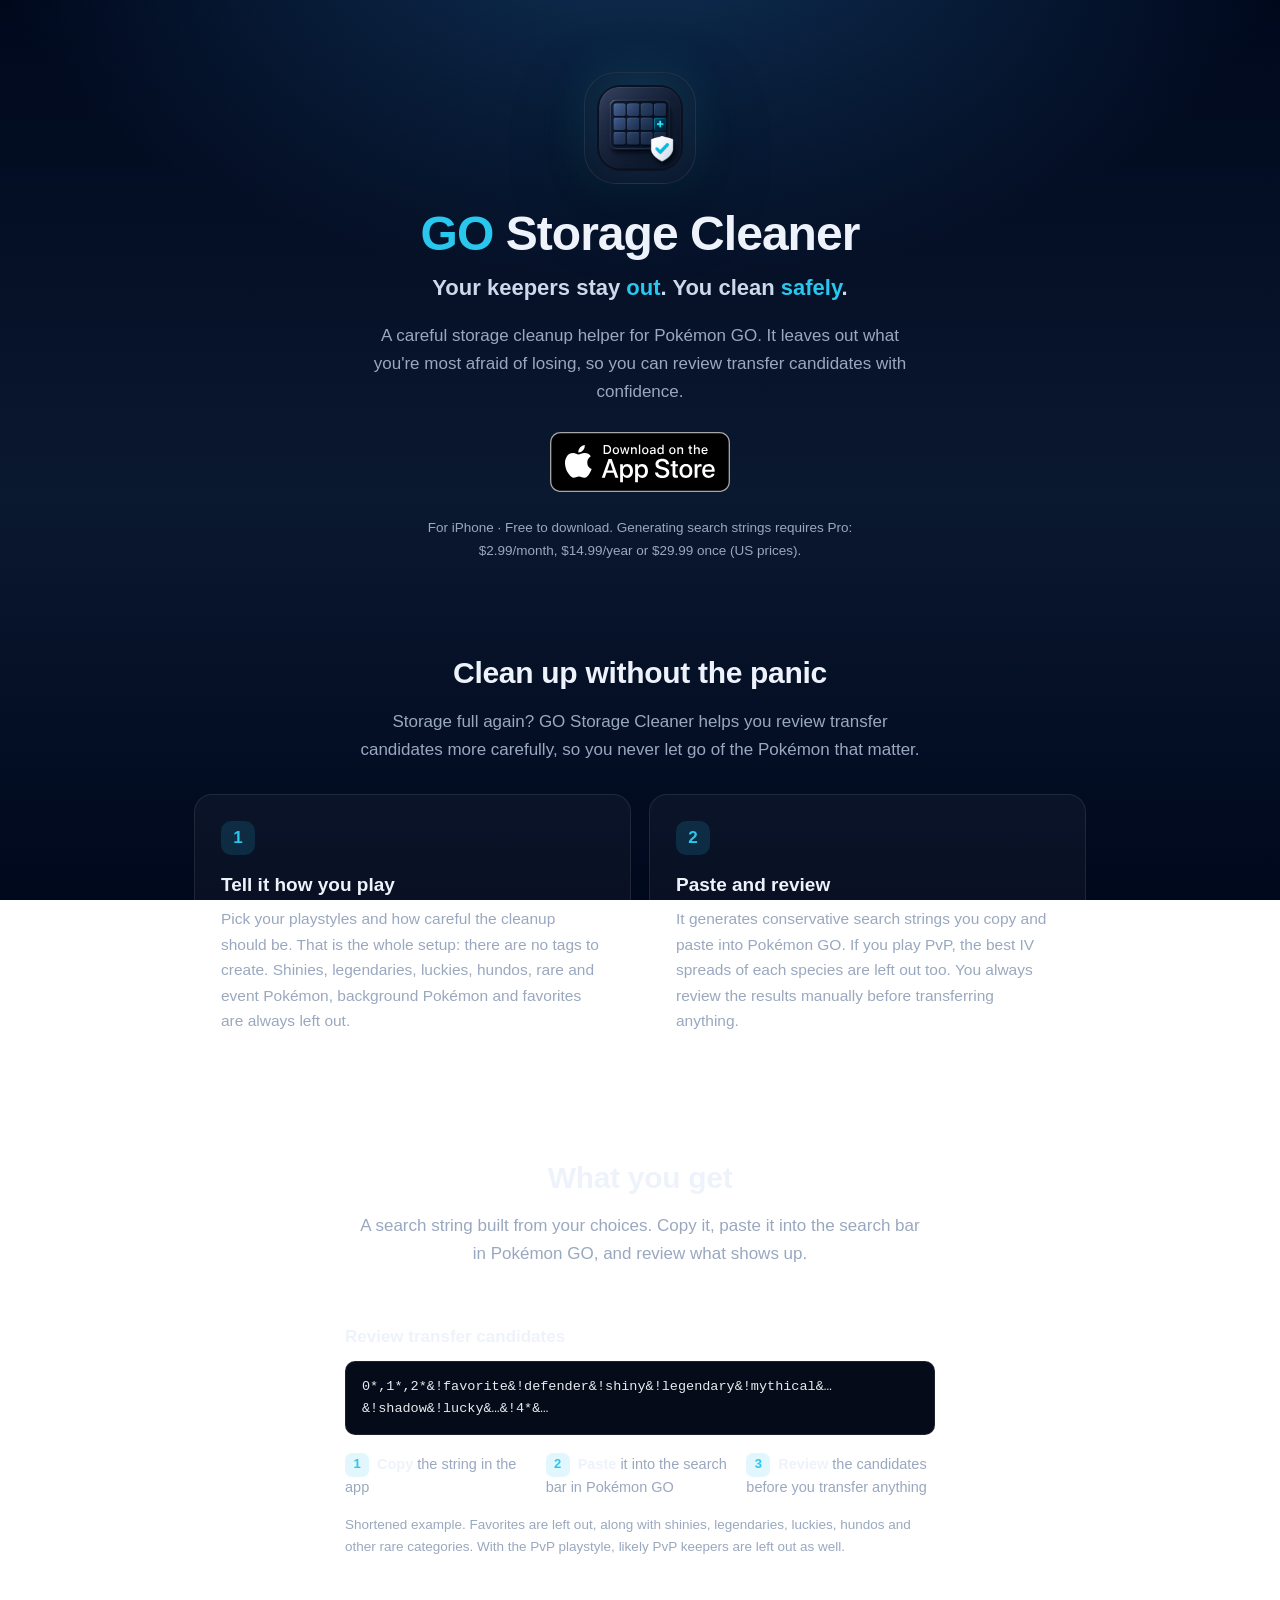
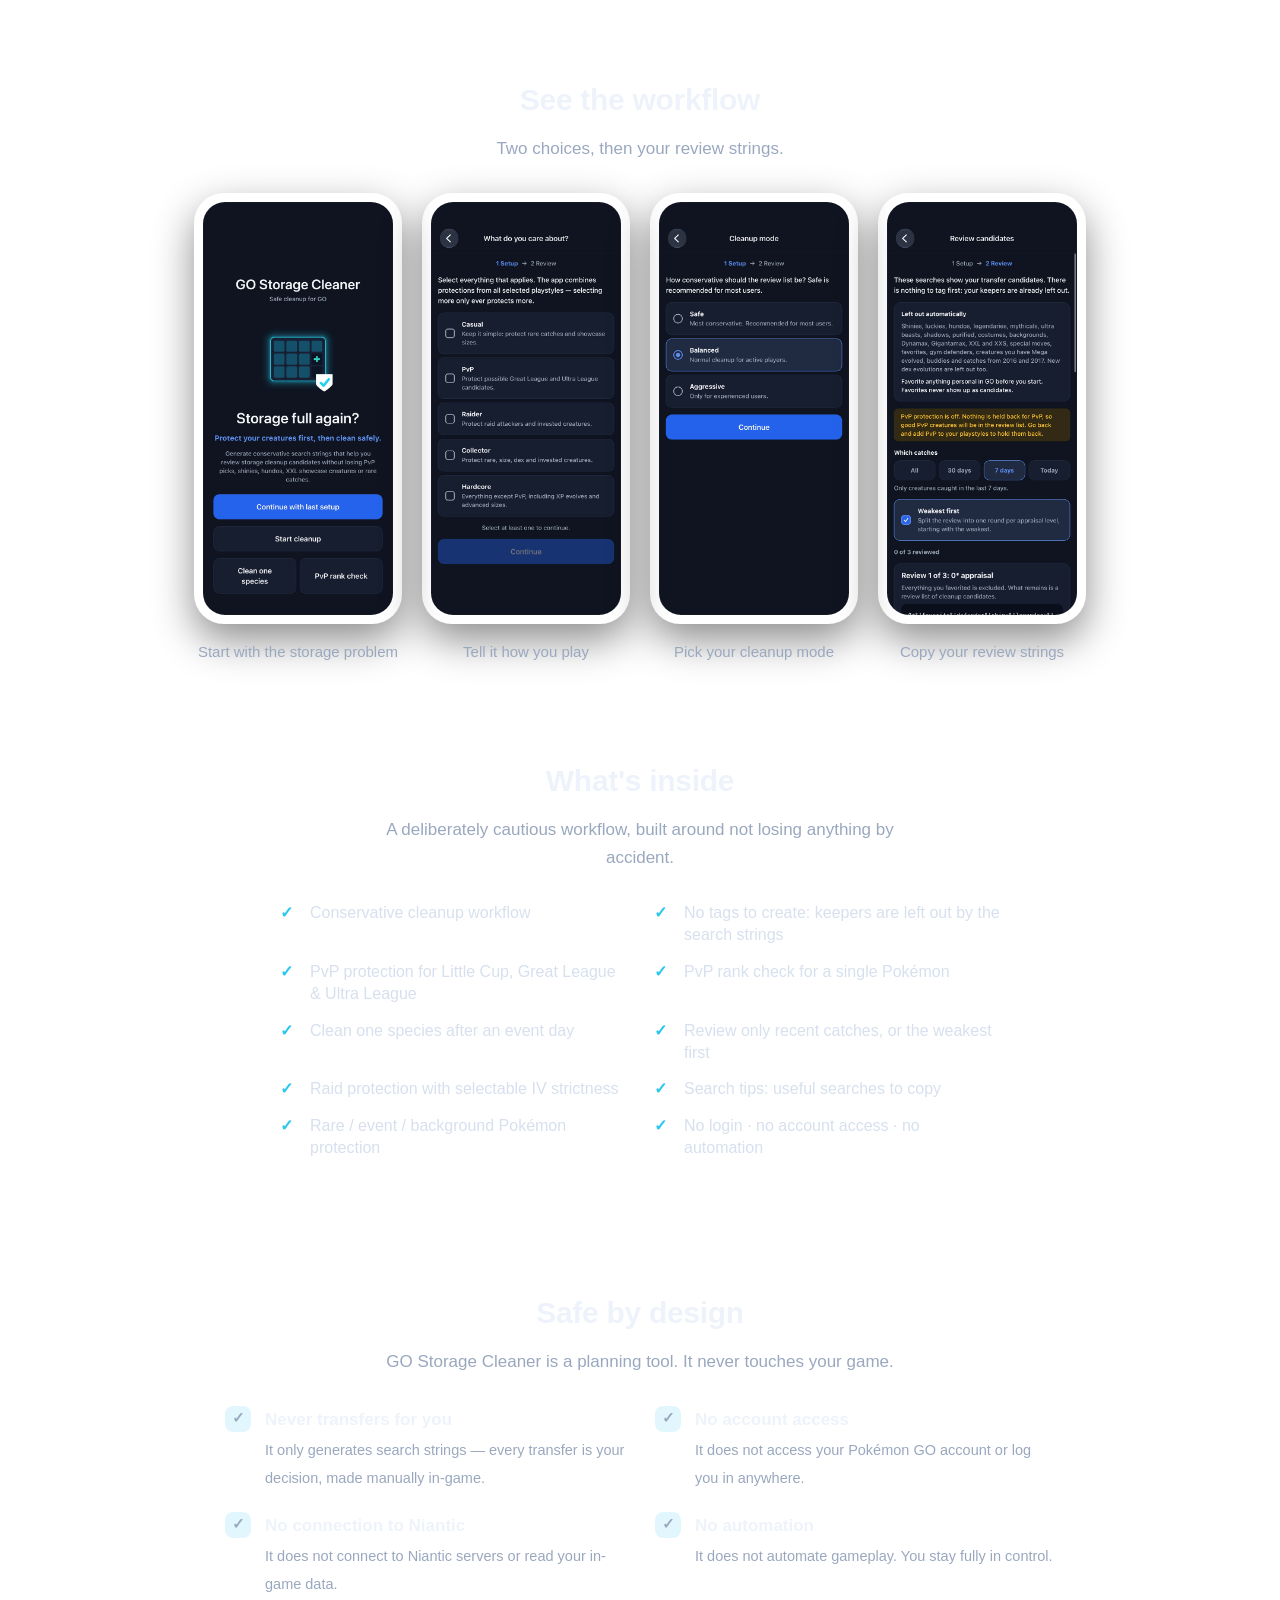
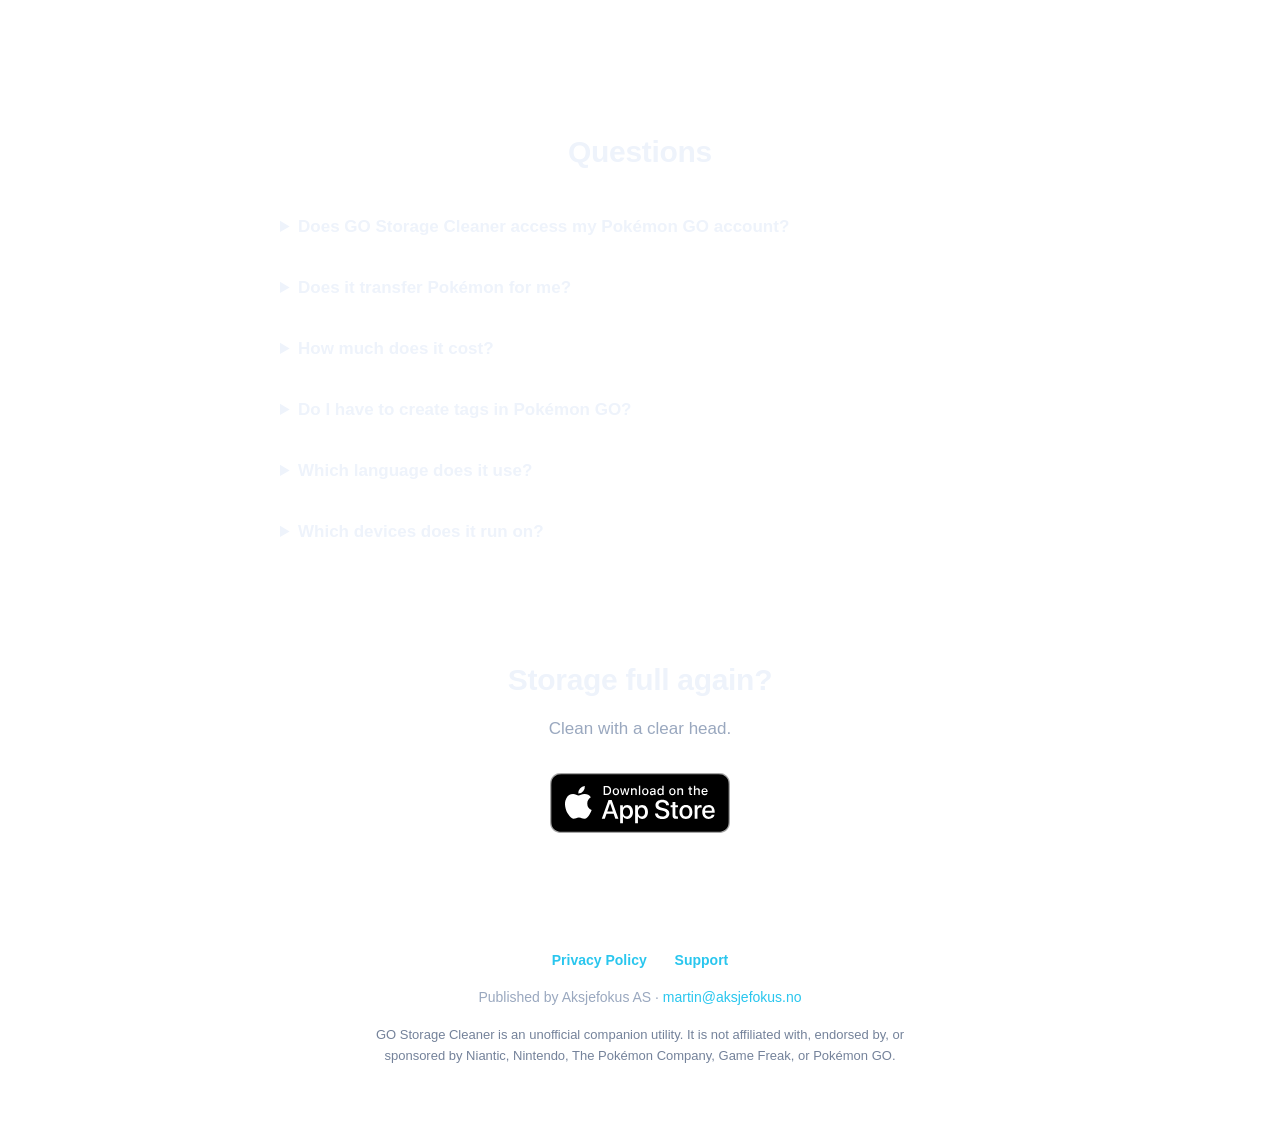
==== commit 80cf4967: "Landing page for 1.1.0: tag-free flow and new screenshots Co-Authored-By: Claude Fable 5.2 <noreply@" ====
--- a/index.html
+++ b/index.html
@@ -3,8 +3,8 @@
 <head>
   <meta charset="utf-8">
   <meta name="viewport" content="width=device-width, initial-scale=1">
-  <title>GO Storage Cleaner — Safe storage cleanup for Pokémon GO</title>
-  <meta name="description" content="GO Storage Cleaner helps Pokémon GO players generate conservative cleanup search strings using a Protect first, Clean second workflow.">
+  <title>GO Storage Cleaner — Pokémon GO storage cleanup search strings</title>
+  <meta name="description" content="Pokémon GO storage full? GO Storage Cleaner builds conservative search strings that leave your PvP, raid and rare Pokémon out, so you only review what you can let go of.">
 
   <link rel="canonical" href="https://gostoragecleaner.app/">
 
@@ -12,8 +12,8 @@
   <link rel="apple-touch-icon" href="assets/app-icon.png">
 
   <meta property="og:type" content="website">
-  <meta property="og:title" content="GO Storage Cleaner — Safe cleanup for GO">
-  <meta property="og:description" content="Generate conservative cleanup search strings with a Protect first, Clean second workflow. No login, no account access, no automation.">
+  <meta property="og:title" content="GO Storage Cleaner — Pokémon GO storage cleanup search strings">
+  <meta property="og:description" content="Generate conservative cleanup search strings that leave your keepers out by themselves. No tags to create, no login, no account access, no automation.">
   <meta property="og:image" content="https://gostoragecleaner.app/assets/share-card.png">
   <meta property="og:image:width" content="1200">
   <meta property="og:image:height" content="630">
@@ -29,7 +29,7 @@
     "name": "GO Storage Cleaner",
     "operatingSystem": "iOS",
     "applicationCategory": "UtilitiesApplication",
-    "description": "A careful storage cleanup helper for Pokémon GO. Protect what you want to keep first, then review transfer candidates with conservative search strings you copy and paste yourself.",
+    "description": "A careful storage cleanup helper for Pokémon GO. It builds conservative search strings that leave your keepers out, and you copy, paste and review the transfer candidates yourself.",
     "url": "https://gostoragecleaner.app/",
     "downloadUrl": "https://apps.apple.com/app/go-storage-cleaner/id6781333023",
     "image": "https://gostoragecleaner.app/assets/app-icon.png",
@@ -81,7 +81,7 @@
         "name": "Do I have to create tags in Pokémon GO?",
         "acceptedAnswer": {
           "@type": "Answer",
-          "text": "No. Tags give the most thorough protection, but Quick Clean works without them: you favorite what you want to keep, and favorites are always left out of the review list."
+          "text": "No. The search strings leave your keepers out by themselves: favorites, shinies, legendaries, luckies, hundos and other rare or invested Pokémon never show up as candidates. If you already use tags, you can add them as extra exclusions."
         }
       },
       {
@@ -114,8 +114,8 @@
         <img class="hero-icon" src="assets/app-icon-clean.png" alt="GO Storage Cleaner app icon">
       </div>
       <h1><span class="accent">GO</span> Storage Cleaner</h1>
-      <p class="tagline">Protect your Pokémon <span class="accent">first</span>, then clean <span class="accent">safely</span>.</p>
-      <p class="lede">A careful storage cleanup helper for Pokémon GO. Protect what you're most afraid of losing — then review transfer candidates with confidence.</p>
+      <p class="tagline">Your keepers stay <span class="accent">out</span>. You clean <span class="accent">safely</span>.</p>
+      <p class="lede">A careful storage cleanup helper for Pokémon GO. It leaves out what you're most afraid of losing, so you can review transfer candidates with confidence.</p>
       <a class="store-badge" href="https://apps.apple.com/app/go-storage-cleaner/id6781333023">
         <img src="assets/app-store-badge.svg" alt="Download GO Storage Cleaner on the App Store" width="180" height="60">
       </a>
@@ -131,13 +131,13 @@
       <div class="steps">
         <div class="step">
           <span class="num">1</span>
-          <h3>Protect first</h3>
-          <p>Before you review anything, lock down the Pokémon you care about — PvP candidates, raid attackers, shinies, rare and event Pokémon, background Pokémon, favorites and tagged groups.</p>
+          <h3>Tell it how you play</h3>
+          <p>Pick your playstyles and how careful the cleanup should be. That is the whole setup: there are no tags to create. Shinies, legendaries, luckies, hundos, rare and event Pokémon, background Pokémon and favorites are always left out.</p>
         </div>
         <div class="step">
           <span class="num">2</span>
-          <h3>Clean second</h3>
-          <p>Then it generates conservative search strings you copy and paste into Pokémon GO. You always review the results manually before transferring anything.</p>
+          <h3>Paste and review</h3>
+          <p>It generates conservative search strings you copy and paste into Pokémon GO. If you play PvP, the best IV spreads of each species are left out too. You always review the results manually before transferring anything.</p>
         </div>
       </div>
     </section>
@@ -147,37 +147,43 @@
       <p class="section-sub">A search string built from your choices. Copy it, paste it into the search bar in Pokémon GO, and review what shows up.</p>
       <div class="string-demo">
         <div class="string-label">Review transfer candidates</div>
-        <code class="string-box">0*,1*,2*&amp;!#SAFE_RARE&amp;!#SAFE_PVP&amp;!#SAFE_RAID&amp;…&amp;!favorite&amp;!shiny&amp;!legendary&amp;!lucky&amp;…</code>
+        <code class="string-box">0*,1*,2*&amp;!favorite&amp;!defender&amp;!shiny&amp;!legendary&amp;!mythical&amp;…&amp;!shadow&amp;!lucky&amp;…&amp;!4*&amp;…</code>
         <ol class="string-steps">
           <li><strong>Copy</strong> the string in the app</li>
           <li><strong>Paste</strong> it into the search bar in Pokémon GO</li>
           <li><strong>Review</strong> the candidates before you transfer anything</li>
         </ol>
-        <p class="string-note">Shortened example. Everything you tagged or favorited is left out, along with shinies, legendaries, luckies and other rare categories.</p>
+        <p class="string-note">Shortened example. Favorites are left out, along with shinies, legendaries, luckies, hundos and other rare categories. With the PvP playstyle, likely PvP keepers are left out as well.</p>
       </div>
     </section>
 
     <section class="wrap">
       <h2>See the workflow</h2>
-      <p class="section-sub">A simple protect-first flow before you review transfer candidates.</p>
+      <p class="section-sub">Two choices, then your review strings.</p>
       <div class="shots">
         <figure class="shot">
           <div class="phone">
-            <img src="assets/screenshots/01-welcome-storage-full.png" alt="GO Storage Cleaner welcome screen — Storage full again?" loading="lazy">
+            <img src="assets/screenshots/01-welcome.png" alt="GO Storage Cleaner welcome screen — Storage full again?" width="640" height="1391" loading="lazy">
           </div>
           <figcaption>Start with the storage problem</figcaption>
         </figure>
         <figure class="shot">
           <div class="phone">
-            <img src="assets/screenshots/02-protect-playstyles.png" alt="Choosing which Pokémon to protect by playstyle" loading="lazy">
-          </div>
-          <figcaption>Choose what to protect</figcaption>
-        </figure>
-        <figure class="shot">
-          <div class="phone">
-            <img src="assets/screenshots/03-cleanup-mode.png" alt="Choosing a cleanup mode — Safe, Balanced or Aggressive" loading="lazy">
+            <img src="assets/screenshots/02-playstyles.png" alt="Choosing playstyles" width="640" height="1391" loading="lazy">
+          </div>
+          <figcaption>Tell it how you play</figcaption>
+        </figure>
+        <figure class="shot">
+          <div class="phone">
+            <img src="assets/screenshots/03-cleanup-mode-v2.png" alt="Choosing a cleanup mode — Safe, Balanced or Aggressive" width="640" height="1391" loading="lazy">
           </div>
           <figcaption>Pick your cleanup mode</figcaption>
+        </figure>
+        <figure class="shot">
+          <div class="phone">
+            <img src="assets/screenshots/04-review-candidates.png" alt="Review candidates screen with the search strings to copy" width="640" height="1391" loading="lazy">
+          </div>
+          <figcaption>Copy your review strings</figcaption>
         </figure>
       </div>
     </section>
@@ -187,13 +193,13 @@
       <p class="section-sub">A deliberately cautious workflow, built around not losing anything by accident.</p>
       <ul class="features">
         <li>Conservative cleanup workflow</li>
-        <li>Quick Clean: favorites instead of tags</li>
-        <li>Protect First / Clean Second structure</li>
-        <li>Existing tag protection</li>
-        <li>PvP protection for Great, Ultra, Master &amp; Little Cup</li>
-        <li>PvP Paranoid Sweep</li>
+        <li>No tags to create: keepers are left out by the search strings</li>
+        <li>PvP protection for Little Cup, Great League &amp; Ultra League</li>
+        <li>PvP rank check for a single Pokémon</li>
+        <li>Clean one species after an event day</li>
+        <li>Review only recent catches, or the weakest first</li>
         <li>Raid protection with selectable IV strictness</li>
-        <li>XP evolve protection</li>
+        <li>Search tips: useful searches to copy</li>
         <li>Rare / event / background Pokémon protection</li>
         <li>No login · no account access · no automation</li>
       </ul>
@@ -241,7 +247,7 @@
         </details>
         <details>
           <summary>Do I have to create tags in Pokémon GO?</summary>
-          <p>No. Tags give the most thorough protection, but Quick Clean works without them: you favorite what you want to keep, and favorites are always left out of the review list.</p>
+          <p>No. The search strings leave your keepers out by themselves: favorites, shinies, legendaries, luckies, hundos and other rare or invested Pokémon never show up as candidates. If you already use tags, you can add them as extra exclusions.</p>
         </details>
         <details>
           <summary>Which language does it use?</summary>
@@ -256,7 +262,7 @@
 
     <section class="wrap cta">
       <h2>Storage full again?</h2>
-      <p class="section-sub">Protect first, then clean with a clear head.</p>
+      <p class="section-sub">Clean with a clear head.</p>
       <a class="store-badge" href="https://apps.apple.com/app/go-storage-cleaner/id6781333023">
         <img src="assets/app-store-badge.svg" alt="Download GO Storage Cleaner on the App Store" width="180" height="60">
       </a>
--- a/landing.css
+++ b/landing.css
@@ -161,8 +161,8 @@
 /* ---- Screenshot section ---- */
 .shots {
   display: grid;
-  grid-template-columns: repeat(3, 1fr);
-  gap: 24px;
+  grid-template-columns: repeat(4, 1fr);
+  gap: 20px;
   align-items: start;
 }
 .shot { margin: 0; text-align: center; }
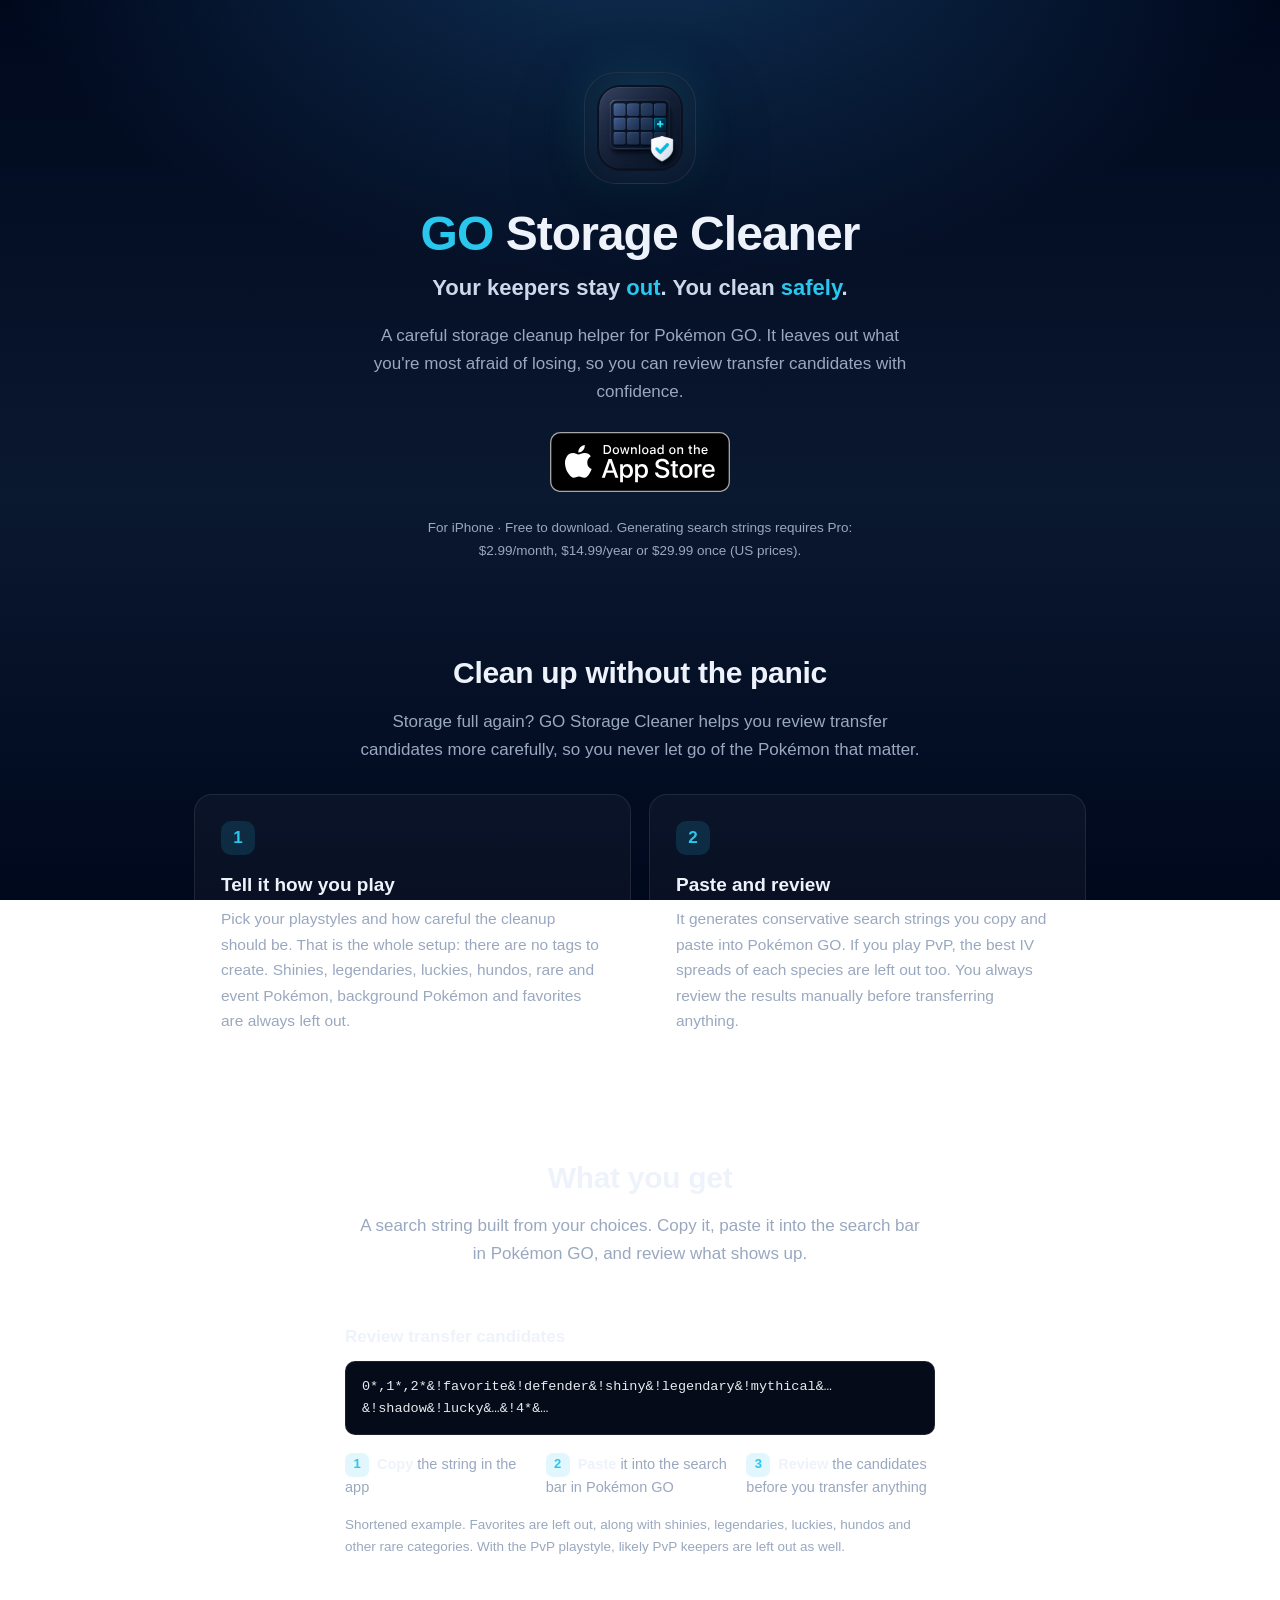
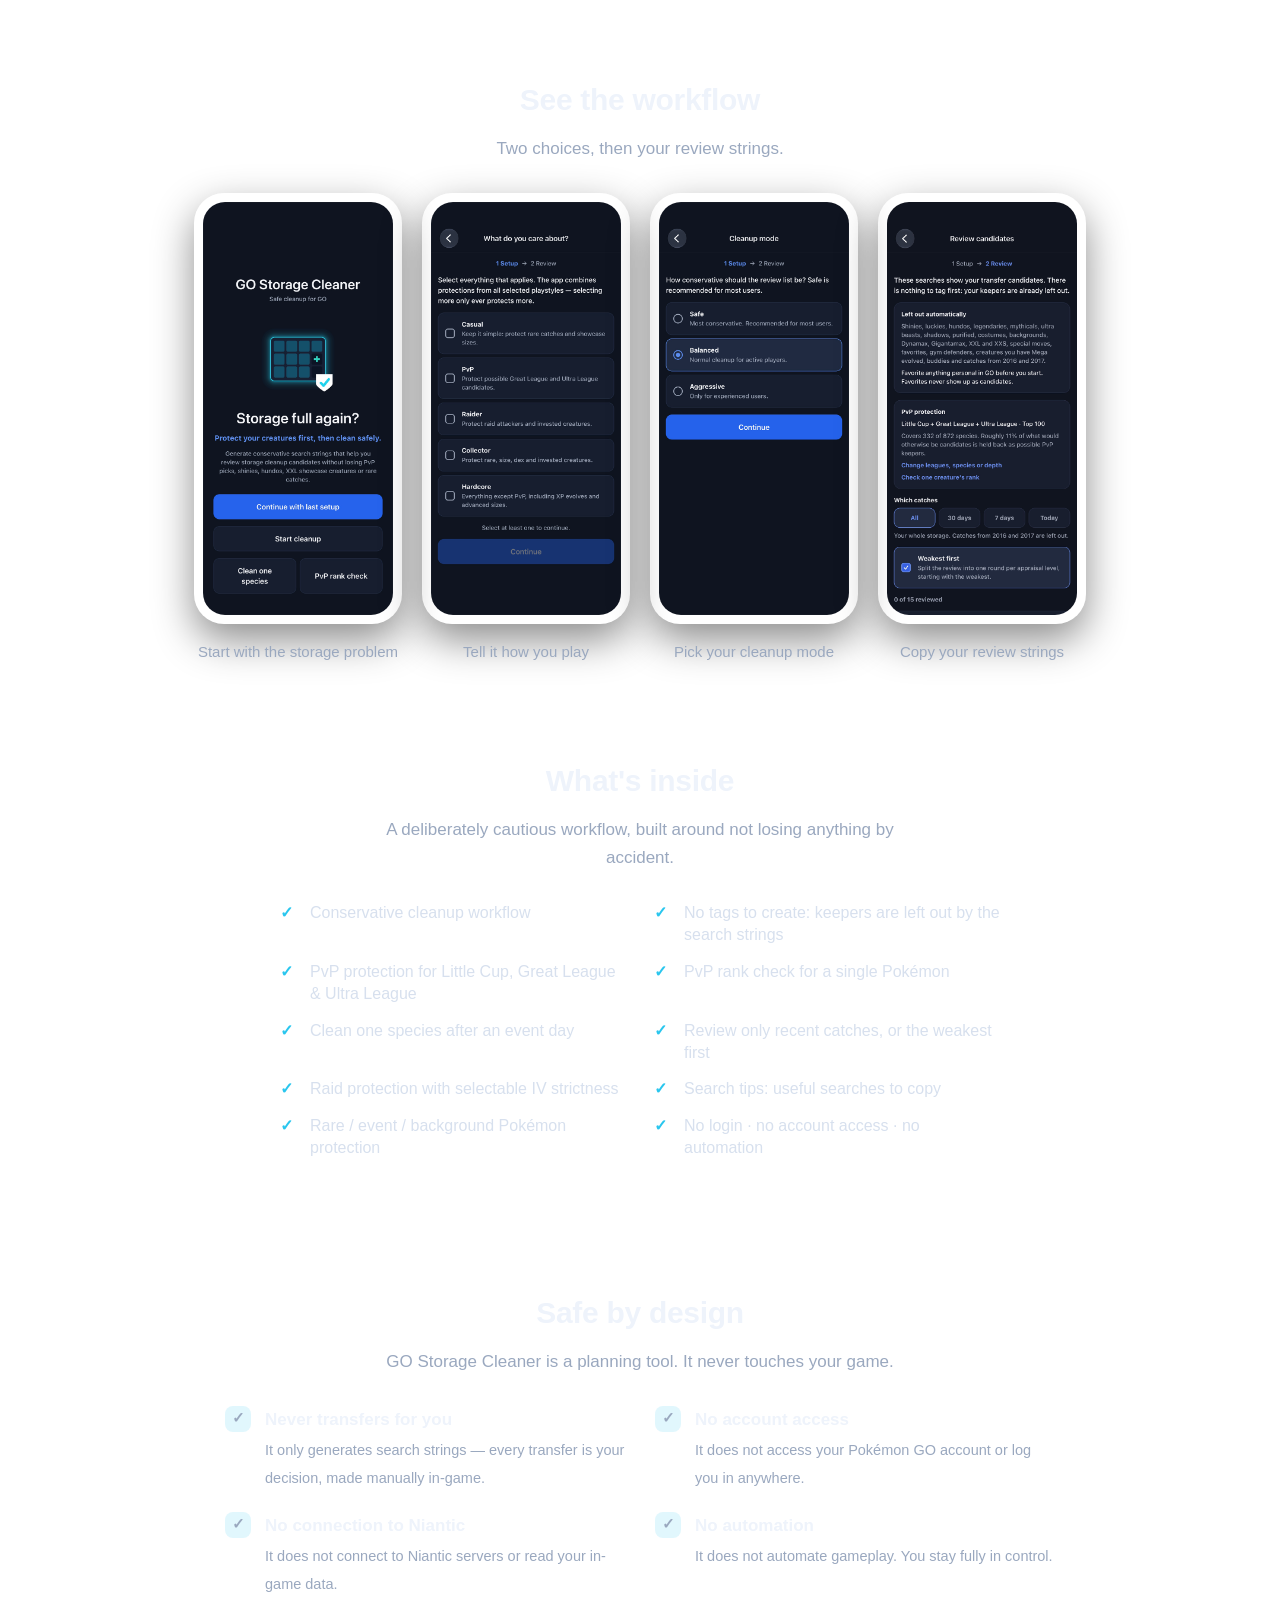
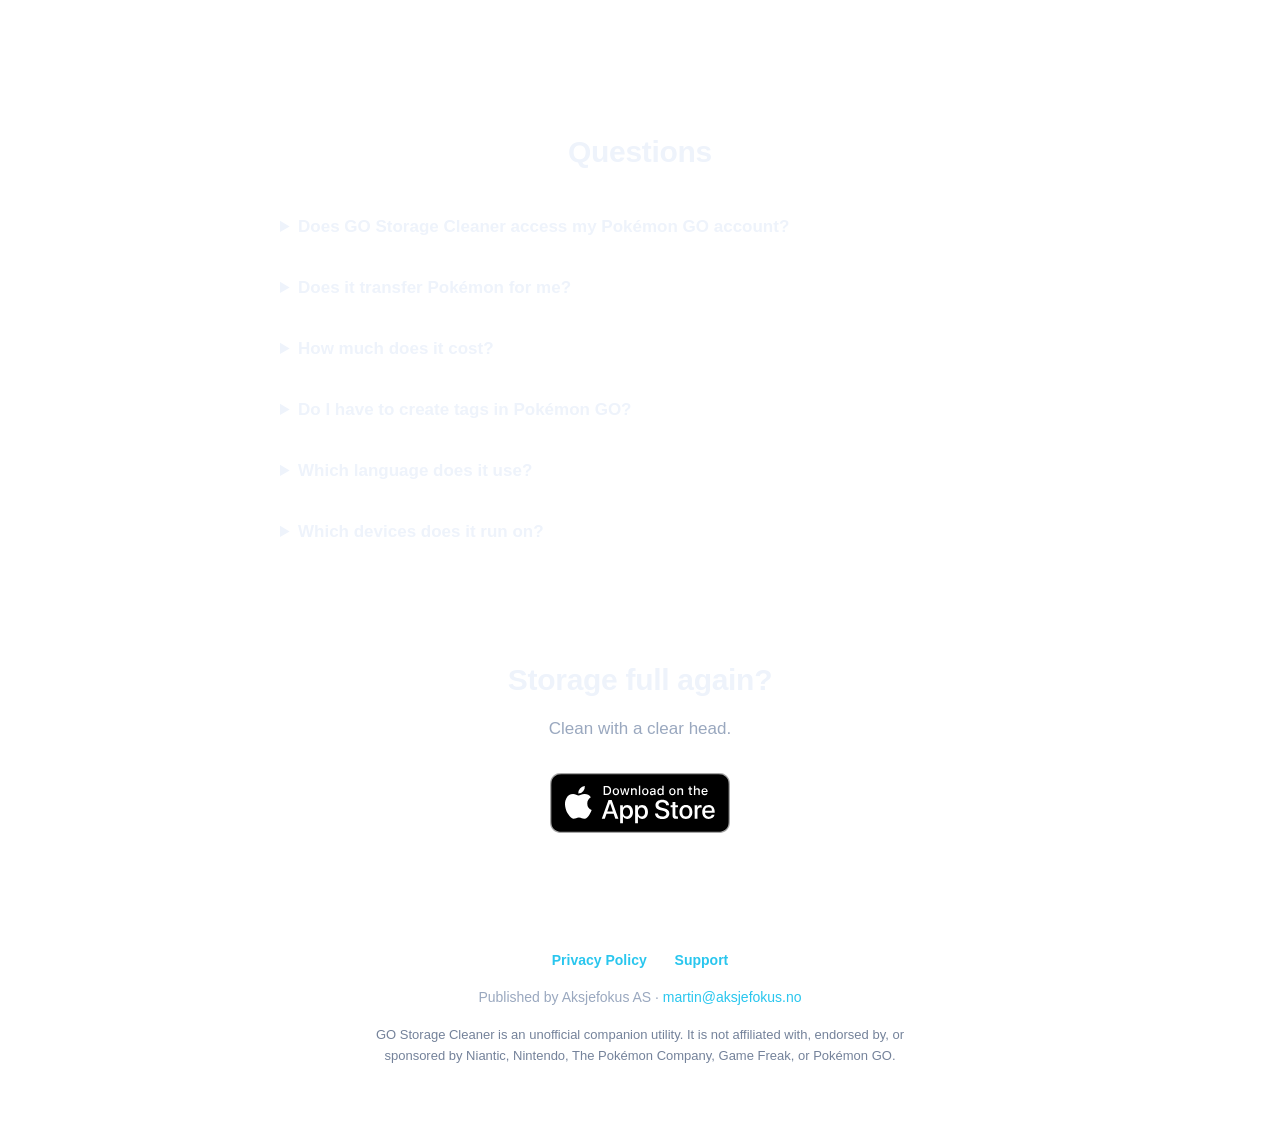
==== commit efa50716: "Review candidates screenshot with PvP protection on Co-Authored-By: Claude Fable 5.2 <noreply@anthro" ====
--- a/index.html
+++ b/index.html
@@ -181,7 +181,7 @@
         </figure>
         <figure class="shot">
           <div class="phone">
-            <img src="assets/screenshots/04-review-candidates.png" alt="Review candidates screen with the search strings to copy" width="640" height="1391" loading="lazy">
+            <img src="assets/screenshots/04-review-candidates-v2.png" alt="Review candidates screen with the search strings to copy" width="640" height="1391" loading="lazy">
           </div>
           <figcaption>Copy your review strings</figcaption>
         </figure>
